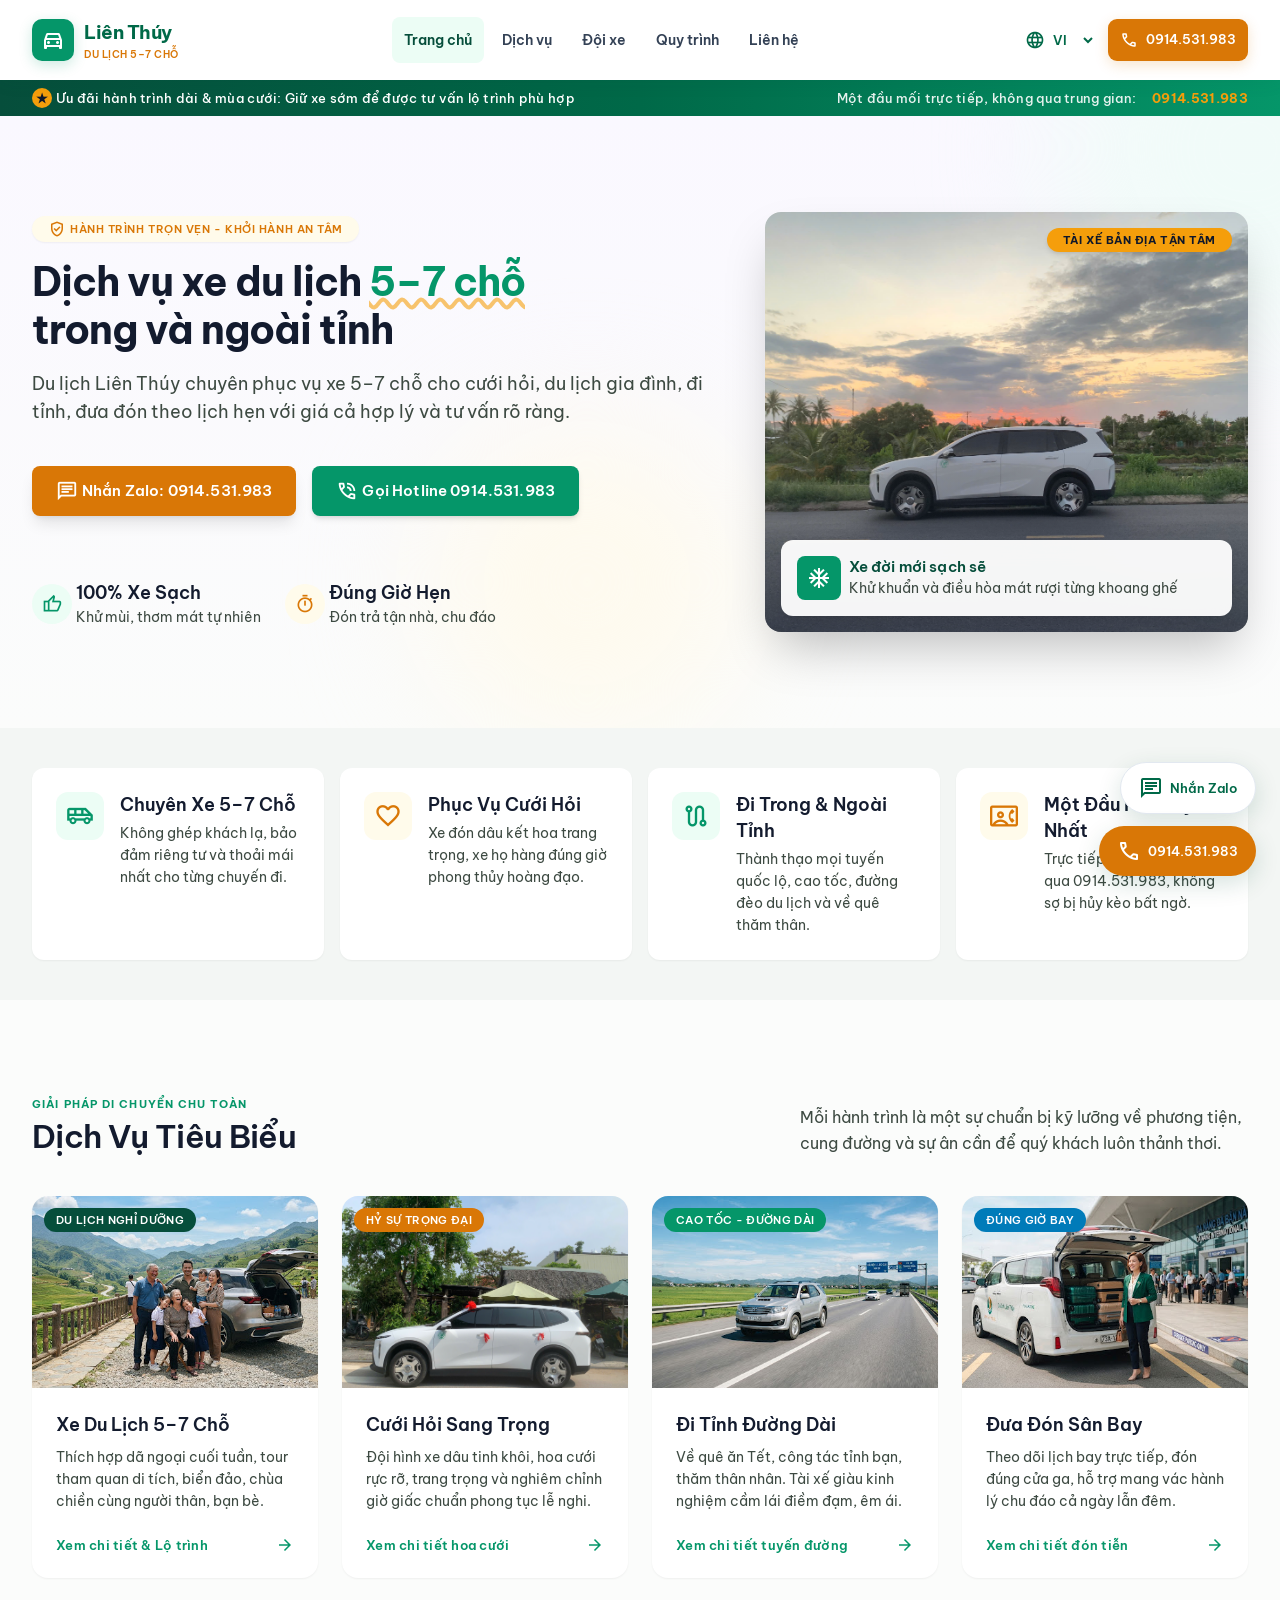
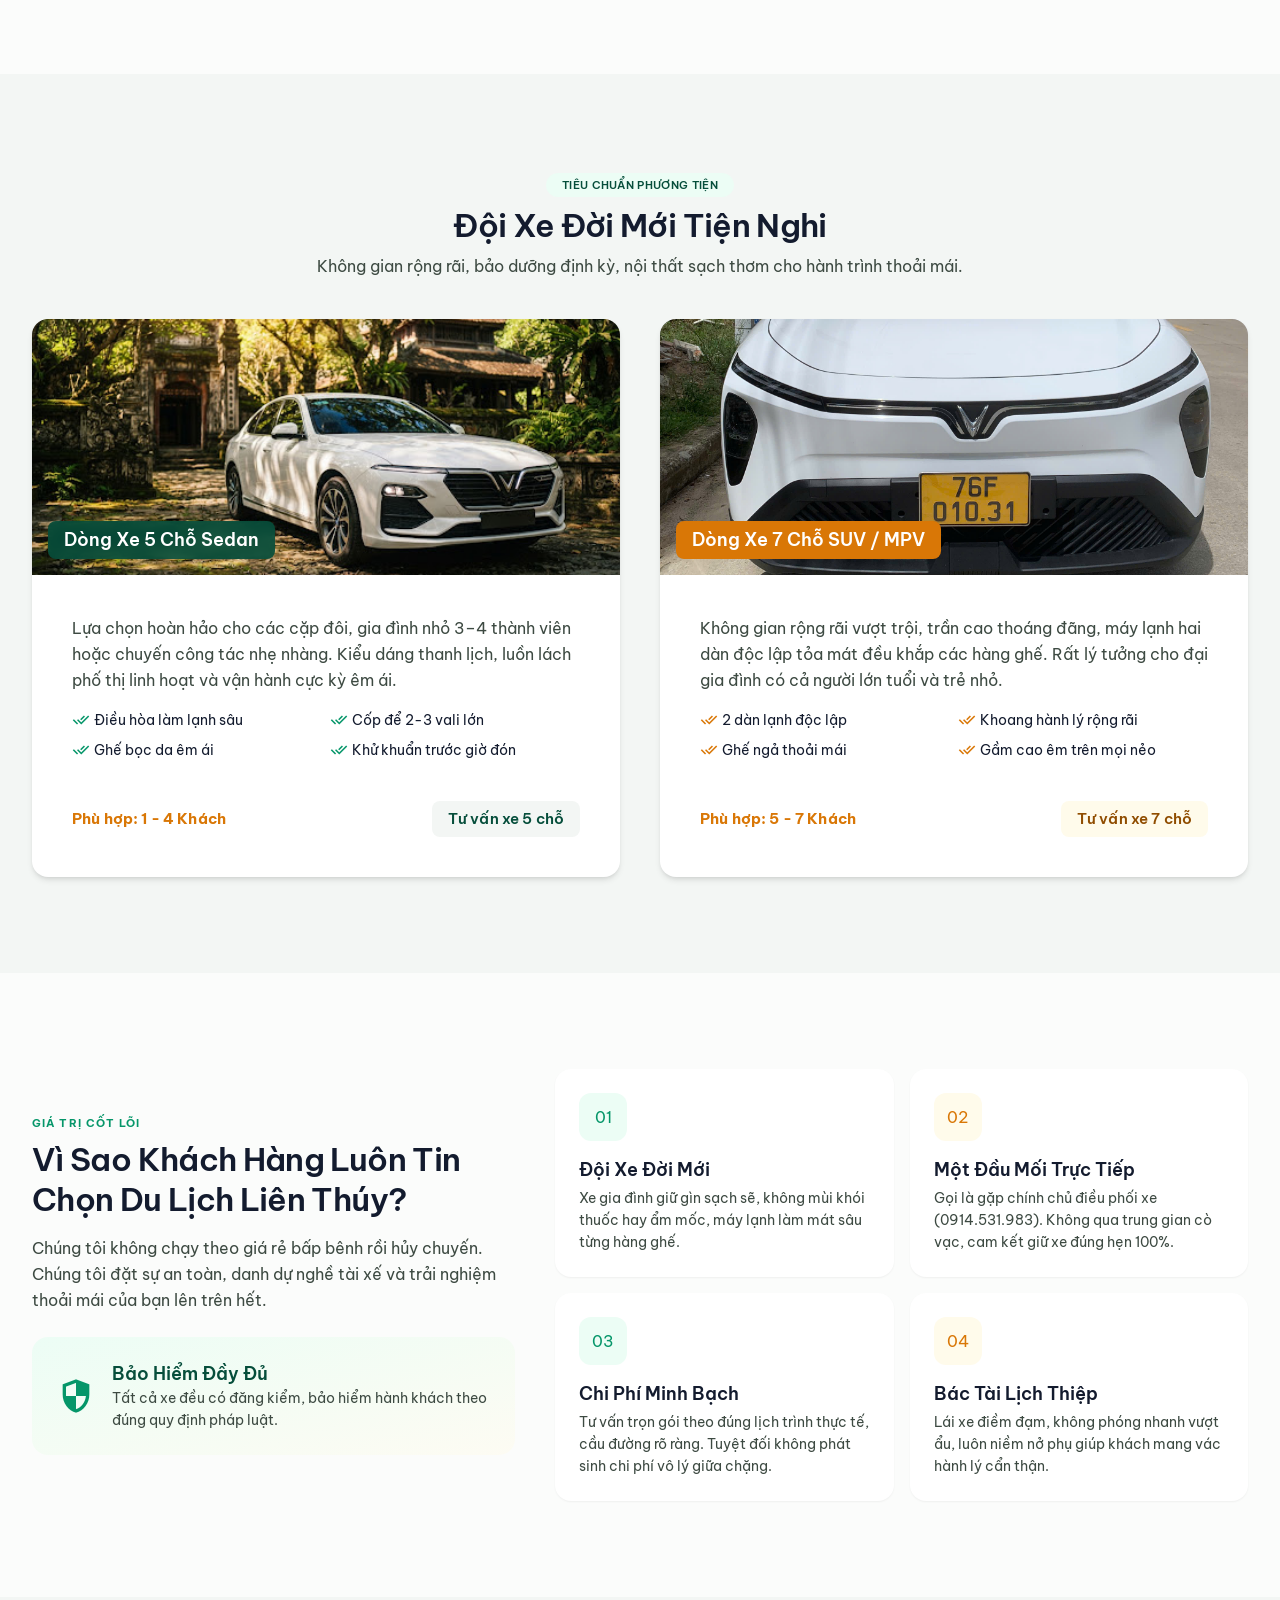
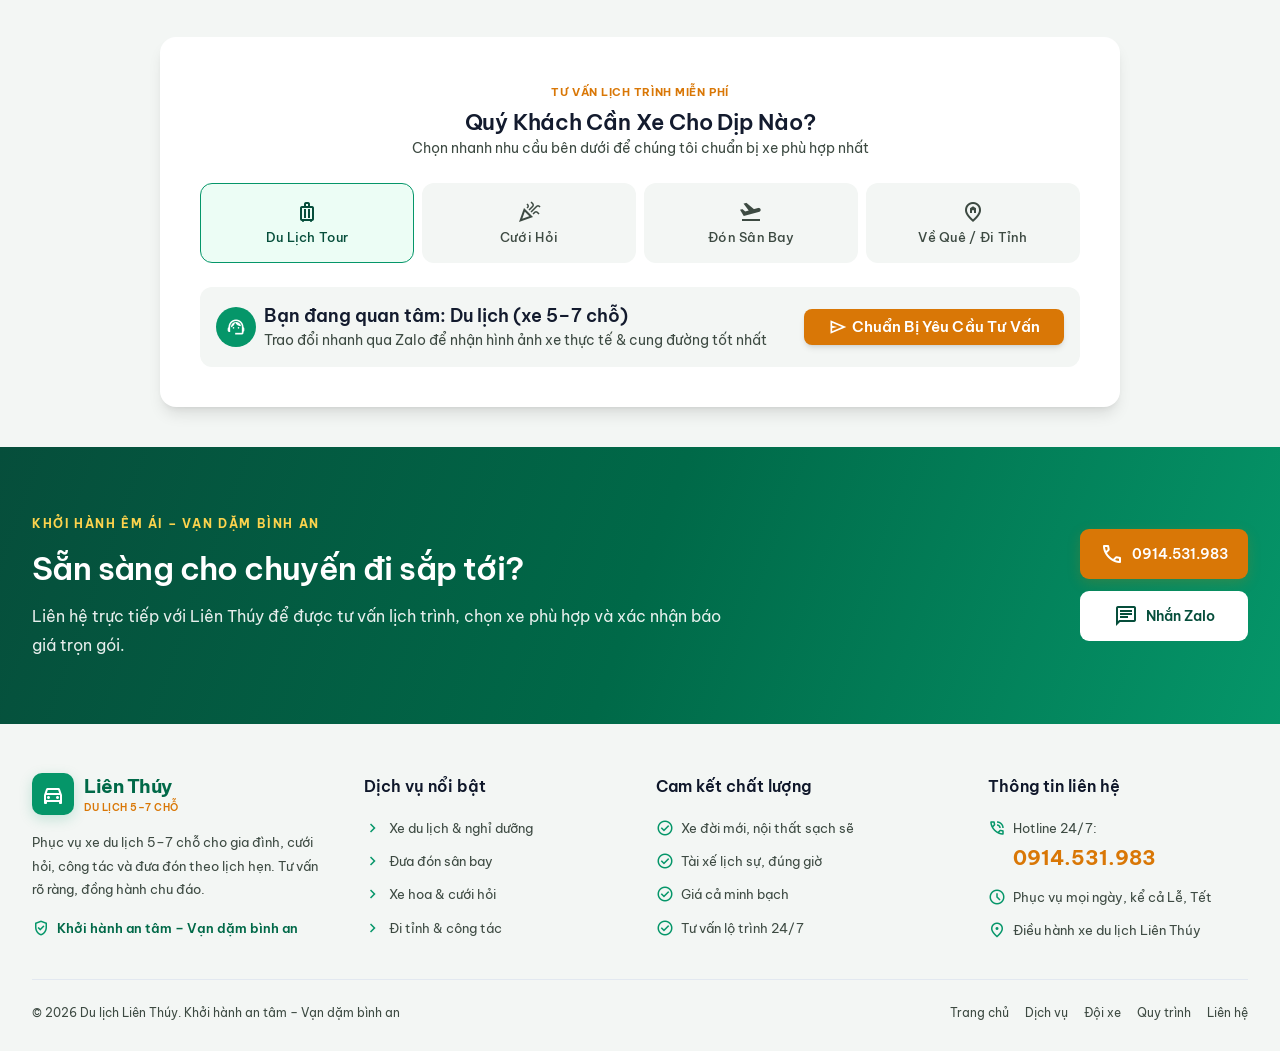
==== index.html @ 9d765ea8 "Build multilingual Lien Thuy website and configure GitHub Pages" ====
<!DOCTYPE html>
<html lang="vi">
<head>
  <meta charset="utf-8" />
  <meta name="viewport" content="width=device-width, initial-scale=1" />
  <meta name="theme-color" content="#059669" />
  <meta name="description" content="Du lịch Liên Thúy – dịch vụ xe 5–7 chỗ, cưới hỏi, đi tỉnh và đưa đón sân bay." data-i18n-content="meta.description" />
  <title>Trang chủ | Du lịch Liên Thúy</title>
  <link rel="icon" href="assets/images/favicon.svg" type="image/svg+xml" />
  <link rel="stylesheet" href="assets/css/fonts.css" />
  <link rel="stylesheet" href="assets/css/tokens.css" />
  <link rel="stylesheet" href="assets/css/utilities.css" />
  <link rel="stylesheet" href="assets/css/common.css" />
  <link rel="stylesheet" href="assets/css/pages.css" />
  <script defer src="assets/js/config.js"></script>
  <script defer src="assets/js/locales/common.js"></script>
  <script defer src="assets/js/locales/vi.js"></script>
  <script defer src="assets/js/locales/en.js"></script>
  <script defer src="assets/js/locales/zh.js"></script>
  <script defer src="assets/js/common/header.js"></script>
  <script defer src="assets/js/common/footer.js"></script>
  <script defer src="assets/js/common/contact.js"></script>
  <script defer src="assets/js/i18n.js"></script>
  <script defer src="assets/js/main.js"></script>
</head>
<body data-page="home" class="bg-surface-canvas text-on-surface font-body-md text-body-md">
  <a class="skip-link" href="#main-content" data-i18n="access.skip">Đến nội dung chính</a>
  <div data-component="header"></div>
  <main id="main-content" tabindex="-1">
<div class="flex flex-col w-full">

<div class="bg-gradient-to-r from-emerald-deep via-primary to-emerald-vivid text-on-primary py-space-sm px-margin-mobile md:px-margin">
<div class="max-w-[1280px] mx-auto flex flex-wrap items-center justify-between gap-space-xs font-label-md text-label-md">
<div class="flex items-center gap-space-xs">
<span class="inline-flex items-center justify-center w-5 h-5 rounded-full bg-amber-spark text-ink-primary font-bold">★</span>
<span> <span data-i18n="home.001">Ưu đãi hành trình dài &amp; mùa cưới: Giữ xe sớm để được tư vấn lộ trình phù hợp</span> </span>
</div>
<div class="flex items-center gap-space-md">
<span class="opacity-90"> <span data-i18n="home.002">Một đầu mối trực tiếp, không qua trung gian:</span> </span>
<a class="text-amber-spark font-bold hover:underline tracking-wide" data-phone href="tel:0914531983"><span data-phone-text>0914.531.983</span></a>
</div>
</div>
</div>

<section class="relative overflow-hidden bg-gradient-to-b from-surface to-surface-canvas py-space-xl lg:py-24 px-margin-mobile md:px-margin">
<div class="absolute -right-40 -top-40 w-96 h-96 rounded-full bg-emerald-light/60 blur-3xl pointer-events-none"></div>
<div class="absolute left-1/3 top-1/2 w-80 h-80 rounded-full bg-amber-soft/80 blur-3xl pointer-events-none"></div>
<div class="max-w-[1280px] mx-auto relative z-10 grid grid-cols-1 lg:grid-cols-12 gap-space-xl items-center">

<div class="lg:col-span-7 flex flex-col items-start">
<div class="inline-flex items-center gap-space-xs px-space-md py-space-xs rounded-full bg-amber-soft text-amber-vibrant shadow-sm mb-space-md">
<span aria-hidden="true" class="material-symbols-outlined text-[18px]">verified_user</span>
<span class="font-label-sm text-label-sm uppercase tracking-wider"> <span data-i18n="home.003">Hành trình trọn vẹn - Khởi hành an tâm</span> </span>
</div>
<h1 class="font-headline-xl text-headline-xl text-on-surface mb-space-md tracking-tight"> <span data-i18n="home.004">Dịch vụ xe du lịch</span> <span class="text-emerald-vivid underline decoration-amber-spark/60 decoration-wavy"> <span data-i18n="home.005">5–7 chỗ</span> </span> <span data-i18n="home.006">trong và ngoài tỉnh</span> </h1>
<p class="font-body-lg text-body-lg text-on-surface-variant mb-space-xl max-w-2xl"> <span data-i18n="home.007">Du lịch Liên Thúy chuyên phục vụ xe 5–7 chỗ cho cưới hỏi, du lịch gia đình, đi tỉnh, đưa đón theo lịch hẹn với giá cả hợp lý và tư vấn rõ ràng.</span> </p>

<div class="flex flex-col sm:flex-row items-stretch sm:items-center gap-space-md w-full sm:w-auto">
<a class="inline-flex items-center justify-center gap-space-xs bg-amber-vibrant hover:bg-secondary text-on-secondary px-space-lg py-3.5 rounded-lg font-label-lg text-label-lg shadow-lg hover:shadow-xl transition-all transform hover:-translate-y-0.5" data-zalo href="https://zalo.me/0914531983" rel="noopener noreferrer" target="_blank">
<span aria-hidden="true" class="material-symbols-outlined text-[22px]">chat</span>
<span> <span data-i18n="home.008">Nhắn Zalo: 0914.531.983</span> </span>
</a>
<a class="inline-flex items-center justify-center gap-space-xs bg-emerald-vivid hover:bg-emerald-deep text-on-primary px-space-lg py-3.5 rounded-lg font-label-lg text-label-lg shadow-md hover:shadow-lg transition-all transform hover:-translate-y-0.5" data-phone href="tel:0914531983">
<span aria-hidden="true" class="material-symbols-outlined text-[22px]">phone_in_talk</span>
<span> <span data-i18n="home.009">Gọi Hotline 0914.531.983</span> </span>
</a>
</div>

<div class="mt-space-xl pt-space-lg flex flex-wrap items-center gap-space-lg w-full">
<div class="flex items-center gap-space-xs">
<div class="w-10 h-10 rounded-full bg-emerald-light flex items-center justify-center text-emerald-vivid">
<span aria-hidden="true" class="material-symbols-outlined text-[20px]">thumb_up</span>
</div>
<div>
<div class="font-headline-sm text-headline-sm text-on-surface"> <span data-i18n="home.010">100% Xe Sạch</span> </div>
<div class="font-body-sm text-body-sm text-on-surface-variant"> <span data-i18n="home.011">Khử mùi, thơm mát tự nhiên</span> </div>
</div>
</div>
<div class="flex items-center gap-space-xs">
<div class="w-10 h-10 rounded-full bg-amber-soft flex items-center justify-center text-amber-vibrant">
<span aria-hidden="true" class="material-symbols-outlined text-[20px]">timer</span>
</div>
<div>
<div class="font-headline-sm text-headline-sm text-on-surface"> <span data-i18n="home.012">Đúng Giờ Hẹn</span> </div>
<div class="font-body-sm text-body-sm text-on-surface-variant"> <span data-i18n="home.013">Đón trả tận nhà, chu đáo</span> </div>
</div>
</div>
</div>
</div>

<div class="lg:col-span-5 relative">
<div class="relative rounded-2xl overflow-hidden shadow-2xl bg-surface-card">
<img class="real-photo hero-real-photo w-full h-[420px] object-cover object-center transform hover:scale-105 transition-transform duration-700" src="assets/images/vinfast-sunset.jpg" alt="Ảnh xe VinFast thực tế của nhà xe Liên Thúy" data-i18n-alt="photo.real" loading="eager" decoding="async" fetchpriority="high" />
<div class="absolute inset-0 bg-gradient-to-t from-ink-primary/70 via-transparent to-transparent"></div>

<div class="absolute bottom-4 left-4 right-4 bg-surface-card/95 backdrop-blur-md p-space-md rounded-xl shadow-lg">
<div class="flex items-center gap-space-sm">
<div class="w-11 h-11 rounded-lg bg-emerald-vivid text-on-primary flex items-center justify-center shrink-0">
<span aria-hidden="true" class="material-symbols-outlined text-[24px]">ac_unit</span>
</div>
<div class="min-w-0">
<p class="font-label-lg text-label-lg text-emerald-deep truncate"> <span data-i18n="home.014">Xe đời mới sạch sẽ</span> </p>
<p class="font-body-sm text-body-sm text-on-surface-variant truncate"> <span data-i18n="home.015">Khử khuẩn và điều hòa mát rượi từng khoang ghế</span> </p>
</div>
</div>
</div>
<div class="absolute top-4 right-4 px-space-md py-space-xs rounded-full bg-amber-spark text-ink-primary font-label-sm text-label-sm shadow-md font-bold uppercase tracking-wider"> <span data-i18n="home.016">Tài xế bản địa tận tâm</span> </div>
</div>
</div>
</div>
</section>

<section class="bg-surface-subtle py-space-xl px-margin-mobile md:px-margin">
<div class="max-w-[1280px] mx-auto">
<div class="grid grid-cols-1 sm:grid-cols-2 lg:grid-cols-4 gap-space-md">

<div class="bg-surface-card p-space-lg rounded-xl shadow-sm flex items-start gap-space-md hover:shadow-md transition-shadow">
<div class="w-12 h-12 rounded-xl bg-emerald-light text-emerald-vivid flex items-center justify-center shrink-0">
<span aria-hidden="true" class="material-symbols-outlined text-[28px]">airport_shuttle</span>
</div>
<div>
<h3 class="font-headline-sm text-headline-sm text-on-surface mb-1"> <span data-i18n="home.017">Chuyên Xe 5–7 Chỗ</span> </h3>
<p class="font-body-sm text-body-sm text-on-surface-variant"> <span data-i18n="home.018">Không ghép khách lạ, bảo đảm riêng tư và thoải mái nhất cho từng chuyến đi.</span> </p>
</div>
</div>

<div class="bg-surface-card p-space-lg rounded-xl shadow-sm flex items-start gap-space-md hover:shadow-md transition-shadow">
<div class="w-12 h-12 rounded-xl bg-amber-soft text-amber-vibrant flex items-center justify-center shrink-0">
<span aria-hidden="true" class="material-symbols-outlined text-[28px]">favorite</span>
</div>
<div>
<h3 class="font-headline-sm text-headline-sm text-on-surface mb-1"> <span data-i18n="home.019">Phục Vụ Cưới Hỏi</span> </h3>
<p class="font-body-sm text-body-sm text-on-surface-variant"> <span data-i18n="home.020">Xe đón dâu kết hoa trang trọng, xe họ hàng đúng giờ phong thủy hoàng đạo.</span> </p>
</div>
</div>

<div class="bg-surface-card p-space-lg rounded-xl shadow-sm flex items-start gap-space-md hover:shadow-md transition-shadow">
<div class="w-12 h-12 rounded-xl bg-emerald-light text-emerald-vivid flex items-center justify-center shrink-0">
<span aria-hidden="true" class="material-symbols-outlined text-[28px]">route</span>
</div>
<div>
<h3 class="font-headline-sm text-headline-sm text-on-surface mb-1"> <span data-i18n="home.021">Đi Trong &amp; Ngoài Tỉnh</span> </h3>
<p class="font-body-sm text-body-sm text-on-surface-variant"> <span data-i18n="home.022">Thành thạo mọi tuyến quốc lộ, cao tốc, đường đèo du lịch và về quê thăm thân.</span> </p>
</div>
</div>

<div class="bg-surface-card p-space-lg rounded-xl shadow-sm flex items-start gap-space-md hover:shadow-md transition-shadow">
<div class="w-12 h-12 rounded-xl bg-amber-soft text-amber-vibrant flex items-center justify-center shrink-0">
<span aria-hidden="true" class="material-symbols-outlined text-[28px]">contact_phone</span>
</div>
<div>
<h3 class="font-headline-sm text-headline-sm text-on-surface mb-1"> <span data-i18n="home.023">Một Đầu Mối Duy Nhất</span> </h3>
<p class="font-body-sm text-body-sm text-on-surface-variant"> <span data-i18n="home.024">Trực tiếp chủ xe điều phối qua 0914.531.983, không sợ bị hủy kèo bất ngờ.</span> </p>
</div>
</div>
</div>
</div>
</section>

<section class="py-space-xl lg:py-24 px-margin-mobile md:px-margin bg-surface-canvas">
<div class="max-w-[1280px] mx-auto">
<div class="flex flex-col md:flex-row md:items-end justify-between gap-space-md mb-space-xl">
<div>
<span class="font-label-sm text-label-sm text-emerald-vivid uppercase tracking-widest font-bold block mb-1"> <span data-i18n="home.025">Giải pháp di chuyển chu toàn</span> </span>
<h2 class="font-headline-lg text-headline-lg text-on-surface"> <span data-i18n="home.026">Dịch Vụ Tiêu Biểu</span> </h2>
</div>
<p class="font-body-md text-body-md text-on-surface-variant max-w-md"> <span data-i18n="home.027">Mỗi hành trình là một sự chuẩn bị kỹ lưỡng về phương tiện, cung đường và sự ân cần để quý khách luôn thảnh thơi.</span> </p>
</div>
<div class="grid grid-cols-1 md:grid-cols-2 lg:grid-cols-4 gap-space-lg">

<div class="group bg-surface-card rounded-2xl overflow-hidden shadow-sm hover:shadow-xl transition-all duration-300 flex flex-col">
<div class="relative h-48 overflow-hidden">
<img class="w-full h-full object-cover group-hover:scale-110 transition-transform duration-500" src="assets/images/sample-01.jpg" alt="Hình minh họa dịch vụ và tiện nghi xe du lịch" data-i18n-alt="photo.sample" loading="lazy" decoding="async" />
<div class="absolute top-3 left-3 bg-emerald-deep text-on-primary text-label-sm font-label-sm px-3 py-1 rounded-full uppercase"> <span data-i18n="home.028">Du Lịch Nghỉ Dưỡng</span> </div>
</div>
<div class="p-space-lg flex-1 flex flex-col justify-between">
<div>
<h3 class="font-headline-sm text-headline-sm text-on-surface mb-2"> <span data-i18n="home.029">Xe Du Lịch 5–7 Chỗ</span> </h3>
<p class="font-body-sm text-body-sm text-on-surface-variant mb-space-md"> <span data-i18n="home.030">Thích hợp dã ngoại cuối tuần, tour tham quan di tích, biển đảo, chùa chiền cùng người thân, bạn bè.</span> </p>
</div>
<a class="inline-flex items-center justify-between font-label-md text-label-md text-emerald-vivid group-hover:text-emerald-deep font-semibold pt-space-sm" data-zalo href="https://zalo.me/0914531983">
<span> <span data-i18n="home.031">Xem chi tiết &amp; Lộ trình</span> </span>
<span aria-hidden="true" class="material-symbols-outlined text-[18px] transform group-hover:translate-x-1 transition-transform">arrow_forward</span>
</a>
</div>
</div>

<div class="group bg-surface-card rounded-2xl overflow-hidden shadow-sm hover:shadow-xl transition-all duration-300 flex flex-col">
<div class="relative h-48 overflow-hidden">
<img class="real-photo w-full h-full object-cover group-hover:scale-110 transition-transform duration-500" src="assets/images/vinfast-wedding.jpg" alt="Ảnh xe VinFast thực tế của nhà xe Liên Thúy" data-i18n-alt="photo.real" loading="lazy" decoding="async" />
<div class="absolute top-3 left-3 bg-amber-vibrant text-on-secondary text-label-sm font-label-sm px-3 py-1 rounded-full uppercase"> <span data-i18n="home.032">Hỷ Sự Trọng Đại</span> </div>
</div>
<div class="p-space-lg flex-1 flex flex-col justify-between">
<div>
<h3 class="font-headline-sm text-headline-sm text-on-surface mb-2"> <span data-i18n="home.033">Cưới Hỏi Sang Trọng</span> </h3>
<p class="font-body-sm text-body-sm text-on-surface-variant mb-space-md"> <span data-i18n="home.034">Đội hình xe dâu tinh khôi, hoa cưới rực rỡ, trang trọng và nghiêm chỉnh giờ giấc chuẩn phong tục lễ nghi.</span> </p>
</div>
<a class="inline-flex items-center justify-between font-label-md text-label-md text-emerald-vivid group-hover:text-emerald-deep font-semibold pt-space-sm" data-zalo href="https://zalo.me/0914531983">
<span> <span data-i18n="home.035">Xem chi tiết hoa cưới</span> </span>
<span aria-hidden="true" class="material-symbols-outlined text-[18px] transform group-hover:translate-x-1 transition-transform">arrow_forward</span>
</a>
</div>
</div>

<div class="group bg-surface-card rounded-2xl overflow-hidden shadow-sm hover:shadow-xl transition-all duration-300 flex flex-col">
<div class="relative h-48 overflow-hidden">
<img class="w-full h-full object-cover group-hover:scale-110 transition-transform duration-500" src="assets/images/sample-02.jpg" alt="Hình minh họa dịch vụ và tiện nghi xe du lịch" data-i18n-alt="photo.sample" loading="lazy" decoding="async" />
<div class="absolute top-3 left-3 bg-emerald-vivid text-on-primary text-label-sm font-label-sm px-3 py-1 rounded-full uppercase"> <span data-i18n="home.036">Cao Tốc - Đường Dài</span> </div>
</div>
<div class="p-space-lg flex-1 flex flex-col justify-between">
<div>
<h3 class="font-headline-sm text-headline-sm text-on-surface mb-2"> <span data-i18n="home.037">Đi Tỉnh Đường Dài</span> </h3>
<p class="font-body-sm text-body-sm text-on-surface-variant mb-space-md"> <span data-i18n="home.038">Về quê ăn Tết, công tác tỉnh bạn, thăm thân nhân. Tài xế giàu kinh nghiệm cầm lái điềm đạm, êm ái.</span> </p>
</div>
<a class="inline-flex items-center justify-between font-label-md text-label-md text-emerald-vivid group-hover:text-emerald-deep font-semibold pt-space-sm" data-zalo href="https://zalo.me/0914531983">
<span> <span data-i18n="home.039">Xem chi tiết tuyến đường</span> </span>
<span aria-hidden="true" class="material-symbols-outlined text-[18px] transform group-hover:translate-x-1 transition-transform">arrow_forward</span>
</a>
</div>
</div>

<div class="group bg-surface-card rounded-2xl overflow-hidden shadow-sm hover:shadow-xl transition-all duration-300 flex flex-col">
<div class="relative h-48 overflow-hidden">
<img class="w-full h-full object-cover group-hover:scale-110 transition-transform duration-500" src="assets/images/sample-03.jpg" alt="Hình minh họa dịch vụ và tiện nghi xe du lịch" data-i18n-alt="photo.sample" loading="lazy" decoding="async" />
<div class="absolute top-3 left-3 bg-tertiary-container text-on-tertiary-container text-label-sm font-label-sm px-3 py-1 rounded-full uppercase"> <span data-i18n="home.040">Đúng Giờ Bay</span> </div>
</div>
<div class="p-space-lg flex-1 flex flex-col justify-between">
<div>
<h3 class="font-headline-sm text-headline-sm text-on-surface mb-2"> <span data-i18n="home.041">Đưa Đón Sân Bay</span> </h3>
<p class="font-body-sm text-body-sm text-on-surface-variant mb-space-md"> <span data-i18n="home.042">Theo dõi lịch bay trực tiếp, đón đúng cửa ga, hỗ trợ mang vác hành lý chu đáo cả ngày lẫn đêm.</span> </p>
</div>
<a class="inline-flex items-center justify-between font-label-md text-label-md text-emerald-vivid group-hover:text-emerald-deep font-semibold pt-space-sm" data-zalo href="https://zalo.me/0914531983">
<span> <span data-i18n="home.043">Xem chi tiết đón tiễn</span> </span>
<span aria-hidden="true" class="material-symbols-outlined text-[18px] transform group-hover:translate-x-1 transition-transform">arrow_forward</span>
</a>
</div>
</div>
</div>
</div>
</section>

<section class="py-space-xl lg:py-24 bg-surface-subtle px-margin-mobile md:px-margin">
<div class="max-w-[1280px] mx-auto">
<div class="text-center max-w-2xl mx-auto mb-space-xl">
<span class="inline-block px-space-md py-space-xs rounded-full bg-emerald-light text-emerald-deep font-label-sm text-label-sm uppercase font-semibold mb-2"> <span data-i18n="home.044">Tiêu chuẩn phương tiện</span> </span>
<h2 class="font-headline-lg text-headline-lg text-on-surface mb-space-sm"> <span data-i18n="home.045">Đội Xe Đời Mới Tiện Nghi</span> </h2>
<p class="font-body-md text-body-md text-on-surface-variant"> <span data-i18n="home.046">Không gian rộng rãi, bảo dưỡng định kỳ, nội thất sạch thơm cho hành trình thoải mái.</span> </p>
</div>
<div class="grid grid-cols-1 lg:grid-cols-2 gap-space-xl">

<div class="bg-surface-card rounded-2xl overflow-hidden shadow-md flex flex-col">
<div class="relative h-64 bg-surface-container">
<img class="w-full h-full object-cover" src="assets/images/sample-04.jpg" alt="Hình minh họa dịch vụ và tiện nghi xe du lịch" data-i18n-alt="photo.sample" loading="lazy" decoding="async" />
<div class="absolute bottom-4 left-4 bg-emerald-deep/90 text-on-primary font-headline-sm text-headline-sm px-4 py-1.5 rounded-lg backdrop-blur-sm"> <span data-i18n="home.047">Dòng Xe 5 Chỗ Sedan</span> </div>
</div>
<div class="p-space-xl flex-1 flex flex-col justify-between">
<div>
<p class="font-body-md text-body-md text-on-surface-variant mb-space-md"> <span data-i18n="home.048">Lựa chọn hoàn hảo cho các cặp đôi, gia đình nhỏ 3–4 thành viên hoặc chuyến công tác nhẹ nhàng. Kiểu dáng thanh lịch, luồn lách phố thị linh hoạt và vận hành cực kỳ êm ái.</span> </p>
<div class="grid grid-cols-2 gap-space-sm mb-space-lg">
<div class="flex items-center gap-space-xs font-body-sm text-body-sm text-on-surface">
<span aria-hidden="true" class="material-symbols-outlined text-[18px] text-emerald-vivid">done_all</span>
<span> <span data-i18n="home.049">Điều hòa làm lạnh sâu</span> </span>
</div>
<div class="flex items-center gap-space-xs font-body-sm text-body-sm text-on-surface">
<span aria-hidden="true" class="material-symbols-outlined text-[18px] text-emerald-vivid">done_all</span>
<span> <span data-i18n="home.050">Cốp để 2-3 vali lớn</span> </span>
</div>
<div class="flex items-center gap-space-xs font-body-sm text-body-sm text-on-surface">
<span aria-hidden="true" class="material-symbols-outlined text-[18px] text-emerald-vivid">done_all</span>
<span> <span data-i18n="home.051">Ghế bọc da êm ái</span> </span>
</div>
<div class="flex items-center gap-space-xs font-body-sm text-body-sm text-on-surface">
<span aria-hidden="true" class="material-symbols-outlined text-[18px] text-emerald-vivid">done_all</span>
<span> <span data-i18n="home.052">Khử khuẩn trước giờ đón</span> </span>
</div>
</div>
</div>
<div class="pt-space-md flex items-center justify-between">
<span class="font-label-lg text-label-lg text-amber-vibrant font-bold"> <span data-i18n="home.053">Phù hợp: 1 - 4 Khách</span> </span>
<a class="bg-surface-subtle hover:bg-emerald-light text-emerald-deep font-label-lg text-label-lg px-space-md py-space-sm rounded-lg transition-colors" data-phone href="tel:0914531983"> <span data-i18n="home.054">Tư vấn xe 5 chỗ</span> </a>
</div>
</div>
</div>

<div class="bg-surface-card rounded-2xl overflow-hidden shadow-md flex flex-col">
<div class="relative h-64 bg-surface-container">
<img class="real-photo w-full h-full object-cover" src="assets/images/vinfast-front.jpg" alt="Ảnh xe VinFast thực tế của nhà xe Liên Thúy" data-i18n-alt="photo.real" loading="lazy" decoding="async" />
<div class="absolute bottom-4 left-4 bg-amber-vibrant text-on-secondary font-headline-sm text-headline-sm px-4 py-1.5 rounded-lg backdrop-blur-sm"> <span data-i18n="home.055">Dòng Xe 7 Chỗ SUV / MPV</span> </div>
</div>
<div class="p-space-xl flex-1 flex flex-col justify-between">
<div>
<p class="font-body-md text-body-md text-on-surface-variant mb-space-md"> <span data-i18n="home.056">Không gian rộng rãi vượt trội, trần cao thoáng đãng, máy lạnh hai dàn độc lập tỏa mát đều khắp các hàng ghế. Rất lý tưởng cho đại gia đình có cả người lớn tuổi và trẻ nhỏ.</span> </p>
<div class="grid grid-cols-2 gap-space-sm mb-space-lg">
<div class="flex items-center gap-space-xs font-body-sm text-body-sm text-on-surface">
<span aria-hidden="true" class="material-symbols-outlined text-[18px] text-amber-vibrant">done_all</span>
<span> <span data-i18n="home.057">2 dàn lạnh độc lập</span> </span>
</div>
<div class="flex items-center gap-space-xs font-body-sm text-body-sm text-on-surface">
<span aria-hidden="true" class="material-symbols-outlined text-[18px] text-amber-vibrant">done_all</span>
<span> <span data-i18n="home.058">Khoang hành lý rộng rãi</span> </span>
</div>
<div class="flex items-center gap-space-xs font-body-sm text-body-sm text-on-surface">
<span aria-hidden="true" class="material-symbols-outlined text-[18px] text-amber-vibrant">done_all</span>
<span> <span data-i18n="home.059">Ghế ngả thoải mái</span> </span>
</div>
<div class="flex items-center gap-space-xs font-body-sm text-body-sm text-on-surface">
<span aria-hidden="true" class="material-symbols-outlined text-[18px] text-amber-vibrant">done_all</span>
<span> <span data-i18n="home.060">Gầm cao êm trên mọi nẻo</span> </span>
</div>
</div>
</div>
<div class="pt-space-md flex items-center justify-between">
<span class="font-label-lg text-label-lg text-amber-vibrant font-bold"> <span data-i18n="home.061">Phù hợp: 5 - 7 Khách</span> </span>
<a class="bg-amber-soft hover:bg-amber-spark/20 text-secondary font-label-lg text-label-lg px-space-md py-space-sm rounded-lg transition-colors" data-phone href="tel:0914531983"> <span data-i18n="home.062">Tư vấn xe 7 chỗ</span> </a>
</div>
</div>
</div>
</div>
</div>
</section>

<section class="py-space-xl lg:py-24 px-margin-mobile md:px-margin bg-surface-canvas">
<div class="max-w-[1280px] mx-auto">
<div class="grid grid-cols-1 lg:grid-cols-12 gap-space-xl items-center">
<div class="lg:col-span-5">
<span class="font-label-sm text-label-sm text-emerald-vivid uppercase tracking-widest font-bold block mb-2"> <span data-i18n="home.063">Giá trị cốt lõi</span> </span>
<h2 class="font-headline-lg text-headline-lg text-on-surface mb-space-md"> <span data-i18n="home.064">Vì Sao Khách Hàng Luôn Tin Chọn Du Lịch Liên Thúy?</span> </h2>
<p class="font-body-md text-body-md text-on-surface-variant mb-space-lg"> <span data-i18n="home.065">Chúng tôi không chạy theo giá rẻ bấp bênh rồi hủy chuyến. Chúng tôi đặt sự an toàn, danh dự nghề tài xế và trải nghiệm thoải mái của bạn lên trên hết.</span> </p>
<div class="p-space-lg rounded-2xl bg-gradient-to-br from-emerald-light to-amber-soft/50 flex items-center gap-space-md">
<span aria-hidden="true" class="material-symbols-outlined text-emerald-vivid text-[40px]">security</span>
<div>
<div class="font-headline-sm text-headline-sm text-emerald-deep"> <span data-i18n="home.066">Bảo Hiểm Đầy Đủ</span> </div>
<p class="font-body-sm text-body-sm text-on-surface-variant"> <span data-i18n="home.067">Tất cả xe đều có đăng kiểm, bảo hiểm hành khách theo đúng quy định pháp luật.</span> </p>
</div>
</div>
</div>
<div class="lg:col-span-7 grid grid-cols-1 sm:grid-cols-2 gap-space-md">

<div class="bg-surface-card p-space-lg rounded-2xl shadow-sm hover:shadow-md transition-shadow">
<div class="w-12 h-12 rounded-xl bg-emerald-light text-emerald-vivid flex items-center justify-center font-headline-sm mb-space-md">
              01
            </div>
<h3 class="font-headline-sm text-headline-sm text-on-surface mb-space-xs"> <span data-i18n="home.068">Đội Xe Đời Mới</span> </h3>
<p class="font-body-sm text-body-sm text-on-surface-variant"> <span data-i18n="home.069">Xe gia đình giữ gìn sạch sẽ, không mùi khói thuốc hay ẩm mốc, máy lạnh làm mát sâu từng hàng ghế.</span> </p>
</div>

<div class="bg-surface-card p-space-lg rounded-2xl shadow-sm hover:shadow-md transition-shadow">
<div class="w-12 h-12 rounded-xl bg-amber-soft text-amber-vibrant flex items-center justify-center font-headline-sm mb-space-md">
              02
            </div>
<h3 class="font-headline-sm text-headline-sm text-on-surface mb-space-xs"> <span data-i18n="home.070">Một Đầu Mối Trực Tiếp</span> </h3>
<p class="font-body-sm text-body-sm text-on-surface-variant"> <span data-i18n="home.071">Gọi là gặp chính chủ điều phối xe (0914.531.983). Không qua trung gian cò vạc, cam kết giữ xe đúng hẹn 100%.</span> </p>
</div>

<div class="bg-surface-card p-space-lg rounded-2xl shadow-sm hover:shadow-md transition-shadow">
<div class="w-12 h-12 rounded-xl bg-emerald-light text-emerald-vivid flex items-center justify-center font-headline-sm mb-space-md">
              03
            </div>
<h3 class="font-headline-sm text-headline-sm text-on-surface mb-space-xs"> <span data-i18n="home.072">Chi Phí Minh Bạch</span> </h3>
<p class="font-body-sm text-body-sm text-on-surface-variant"> <span data-i18n="home.073">Tư vấn trọn gói theo đúng lịch trình thực tế, cầu đường rõ ràng. Tuyệt đối không phát sinh chi phí vô lý giữa chặng.</span> </p>
</div>

<div class="bg-surface-card p-space-lg rounded-2xl shadow-sm hover:shadow-md transition-shadow">
<div class="w-12 h-12 rounded-xl bg-amber-soft text-amber-vibrant flex items-center justify-center font-headline-sm mb-space-md">
              04
            </div>
<h3 class="font-headline-sm text-headline-sm text-on-surface mb-space-xs"> <span data-i18n="home.074">Bác Tài Lịch Thiệp</span> </h3>
<p class="font-body-sm text-body-sm text-on-surface-variant"> <span data-i18n="home.075">Lái xe điềm đạm, không phóng nhanh vượt ẩu, luôn niềm nở phụ giúp khách mang vác hành lý cẩn thận.</span> </p>
</div>
</div>
</div>
</div>
</section>

<section class="py-space-xl bg-surface-subtle px-margin-mobile md:px-margin">
<div class="max-w-[960px] mx-auto bg-surface-card rounded-2xl p-space-lg md:p-space-xl shadow-lg">
<div class="text-center mb-space-lg">
<span class="text-amber-vibrant font-label-sm text-label-sm font-bold uppercase tracking-wider"> <span data-i18n="home.076">Tư vấn lịch trình miễn phí</span> </span>
<h3 class="font-headline-md text-headline-md text-on-surface mt-1"> <span data-i18n="home.077">Quý Khách Cần Xe Cho Dịp Nào?</span> </h3>
<p class="font-body-sm text-body-sm text-on-surface-variant"> <span data-i18n="home.078">Chọn nhanh nhu cầu bên dưới để chúng tôi chuẩn bị xe phù hợp nhất</span> </p>
</div>
<div class="grid grid-cols-2 sm:grid-cols-4 gap-space-sm mb-space-lg" id="tripTypeSelection">
<button class="trip-btn active p-space-md rounded-xl bg-emerald-light text-emerald-deep font-label-md text-label-md flex flex-col items-center gap-1 transition-all" data-trip="tour" aria-pressed="false" type="button">
<span aria-hidden="true" class="material-symbols-outlined text-[24px]">luggage</span>
<span> <span data-i18n="home.079">Du Lịch Tour</span> </span>
</button>
<button class="trip-btn p-space-md rounded-xl bg-surface-subtle text-on-surface-variant font-label-md text-label-md flex flex-col items-center gap-1 transition-all hover:bg-amber-soft hover:text-secondary" data-trip="wedding" aria-pressed="false" type="button">
<span aria-hidden="true" class="material-symbols-outlined text-[24px]">celebration</span>
<span> <span data-i18n="home.080">Cưới Hỏi</span> </span>
</button>
<button class="trip-btn p-space-md rounded-xl bg-surface-subtle text-on-surface-variant font-label-md text-label-md flex flex-col items-center gap-1 transition-all hover:bg-emerald-light hover:text-emerald-deep" data-trip="airport" aria-pressed="false" type="button">
<span aria-hidden="true" class="material-symbols-outlined text-[24px]">flight_takeoff</span>
<span> <span data-i18n="home.081">Đón Sân Bay</span> </span>
</button>
<button class="trip-btn p-space-md rounded-xl bg-surface-subtle text-on-surface-variant font-label-md text-label-md flex flex-col items-center gap-1 transition-all hover:bg-amber-soft hover:text-secondary" data-trip="province" aria-pressed="false" type="button">
<span aria-hidden="true" class="material-symbols-outlined text-[24px]">home_pin</span>
<span> <span data-i18n="home.082">Về Quê / Đi Tỉnh</span> </span>
</button>
</div>
<div class="flex flex-col sm:flex-row items-center justify-between gap-space-md p-space-md rounded-xl bg-surface-subtle">
<div class="flex items-center gap-space-sm text-left">
<div class="w-10 h-10 rounded-full bg-emerald-vivid text-on-primary flex items-center justify-center shrink-0">
<span aria-hidden="true" class="material-symbols-outlined text-[20px]">support_agent</span>
</div>
<div>
<div class="font-headline-sm text-headline-sm text-on-surface" id="selectedTypeDisplay"> <span data-i18n="home.083">Bạn đang quan tâm: Xe Du Lịch 5-7 chỗ</span> </div>
<div class="font-body-sm text-body-sm text-on-surface-variant"> <span data-i18n="home.084">Trao đổi nhanh qua Zalo để nhận hình ảnh xe thực tế &amp; cung đường tốt nhất</span> </div>
</div>
</div>
<a class="w-full sm:w-auto inline-flex items-center justify-center gap-space-xs bg-amber-vibrant hover:bg-secondary text-on-secondary px-space-lg py-space-sm rounded-lg font-label-lg text-label-lg shadow-md transition-all whitespace-nowrap" href="lien-he.html#booking" id="dynamicZaloLink">
<span aria-hidden="true" class="material-symbols-outlined text-[20px]">send</span>
<span> <span data-i18n="home.085">Chuẩn Bị Yêu Cầu Tư Vấn</span> </span>
</a>
</div>
</div>
</section>

<div data-component="contact-cta"></div>


</div>
  </main>
  <div data-component="footer"></div>
  <div data-component="floating-contact"></div>
</body>
</html>
---- assets/css/fonts.css ----
/* vietnamese */
@font-face {
  font-family: 'Be Vietnam Pro';
  font-style: normal;
  font-weight: 400;
  font-display: swap;
  src: url(../fonts/15cdfa1fd883ce.woff2) format('woff2');
  unicode-range: U+0102-0103, U+0110-0111, U+0128-0129, U+0168-0169, U+01A0-01A1, U+01AF-01B0, U+0300-0301, U+0303-0304, U+0308-0309, U+0323, U+0329, U+1EA0-1EF9, U+20AB;
}
/* latin-ext */
@font-face {
  font-family: 'Be Vietnam Pro';
  font-style: normal;
  font-weight: 400;
  font-display: swap;
  src: url(../fonts/fcce74a2c50797.woff2) format('woff2');
  unicode-range: U+0100-02BA, U+02BD-02C5, U+02C7-02CC, U+02CE-02D7, U+02DD-02FF, U+0304, U+0308, U+0329, U+1D00-1DBF, U+1E00-1E9F, U+1EF2-1EFF, U+2020, U+20A0-20AB, U+20AD-20C4, U+2113, U+2C60-2C7F, U+A720-A7FF;
}
/* latin */
@font-face {
  font-family: 'Be Vietnam Pro';
  font-style: normal;
  font-weight: 400;
  font-display: swap;
  src: url(../fonts/192831e68d5da1.woff2) format('woff2');
  unicode-range: U+0000-00FF, U+0131, U+0152-0153, U+02BB-02BC, U+02C6, U+02DA, U+02DC, U+0304, U+0308, U+0329, U+2000-206F, U+20AC, U+2122, U+2191, U+2193, U+2212, U+2215, U+FEFF, U+FFFD;
}
/* vietnamese */
@font-face {
  font-family: 'Be Vietnam Pro';
  font-style: normal;
  font-weight: 500;
  font-display: swap;
  src: url(../fonts/24af766ee9bbfc.woff2) format('woff2');
  unicode-range: U+0102-0103, U+0110-0111, U+0128-0129, U+0168-0169, U+01A0-01A1, U+01AF-01B0, U+0300-0301, U+0303-0304, U+0308-0309, U+0323, U+0329, U+1EA0-1EF9, U+20AB;
}
/* latin-ext */
@font-face {
  font-family: 'Be Vietnam Pro';
  font-style: normal;
  font-weight: 500;
  font-display: swap;
  src: url(../fonts/7cd1f28582bd3a.woff2) format('woff2');
  unicode-range: U+0100-02BA, U+02BD-02C5, U+02C7-02CC, U+02CE-02D7, U+02DD-02FF, U+0304, U+0308, U+0329, U+1D00-1DBF, U+1E00-1E9F, U+1EF2-1EFF, U+2020, U+20A0-20AB, U+20AD-20C4, U+2113, U+2C60-2C7F, U+A720-A7FF;
}
/* latin */
@font-face {
  font-family: 'Be Vietnam Pro';
  font-style: normal;
  font-weight: 500;
  font-display: swap;
  src: url(../fonts/4c25826416358c.woff2) format('woff2');
  unicode-range: U+0000-00FF, U+0131, U+0152-0153, U+02BB-02BC, U+02C6, U+02DA, U+02DC, U+0304, U+0308, U+0329, U+2000-206F, U+20AC, U+2122, U+2191, U+2193, U+2212, U+2215, U+FEFF, U+FFFD;
}
/* vietnamese */
@font-face {
  font-family: 'Be Vietnam Pro';
  font-style: normal;
  font-weight: 600;
  font-display: swap;
  src: url(../fonts/a4a19814300ef3.woff2) format('woff2');
  unicode-range: U+0102-0103, U+0110-0111, U+0128-0129, U+0168-0169, U+01A0-01A1, U+01AF-01B0, U+0300-0301, U+0303-0304, U+0308-0309, U+0323, U+0329, U+1EA0-1EF9, U+20AB;
}
/* latin-ext */
@font-face {
  font-family: 'Be Vietnam Pro';
  font-style: normal;
  font-weight: 600;
  font-display: swap;
  src: url(../fonts/39cfa85ed7f5b6.woff2) format('woff2');
  unicode-range: U+0100-02BA, U+02BD-02C5, U+02C7-02CC, U+02CE-02D7, U+02DD-02FF, U+0304, U+0308, U+0329, U+1D00-1DBF, U+1E00-1E9F, U+1EF2-1EFF, U+2020, U+20A0-20AB, U+20AD-20C4, U+2113, U+2C60-2C7F, U+A720-A7FF;
}
/* latin */
@font-face {
  font-family: 'Be Vietnam Pro';
  font-style: normal;
  font-weight: 600;
  font-display: swap;
  src: url(../fonts/1f09cf2cad8dea.woff2) format('woff2');
  unicode-range: U+0000-00FF, U+0131, U+0152-0153, U+02BB-02BC, U+02C6, U+02DA, U+02DC, U+0304, U+0308, U+0329, U+2000-206F, U+20AC, U+2122, U+2191, U+2193, U+2212, U+2215, U+FEFF, U+FFFD;
}
/* vietnamese */
@font-face {
  font-family: 'Be Vietnam Pro';
  font-style: normal;
  font-weight: 700;
  font-display: swap;
  src: url(../fonts/cc213dd9a52f29.woff2) format('woff2');
  unicode-range: U+0102-0103, U+0110-0111, U+0128-0129, U+0168-0169, U+01A0-01A1, U+01AF-01B0, U+0300-0301, U+0303-0304, U+0308-0309, U+0323, U+0329, U+1EA0-1EF9, U+20AB;
}
/* latin-ext */
@font-face {
  font-family: 'Be Vietnam Pro';
  font-style: normal;
  font-weight: 700;
  font-display: swap;
  src: url(../fonts/9a81d46fe497bb.woff2) format('woff2');
  unicode-range: U+0100-02BA, U+02BD-02C5, U+02C7-02CC, U+02CE-02D7, U+02DD-02FF, U+0304, U+0308, U+0329, U+1D00-1DBF, U+1E00-1E9F, U+1EF2-1EFF, U+2020, U+20A0-20AB, U+20AD-20C4, U+2113, U+2C60-2C7F, U+A720-A7FF;
}
/* latin */
@font-face {
  font-family: 'Be Vietnam Pro';
  font-style: normal;
  font-weight: 700;
  font-display: swap;
  src: url(../fonts/d0a722dfe679d8.woff2) format('woff2');
  unicode-range: U+0000-00FF, U+0131, U+0152-0153, U+02BB-02BC, U+02C6, U+02DA, U+02DC, U+0304, U+0308, U+0329, U+2000-206F, U+20AC, U+2122, U+2191, U+2193, U+2212, U+2215, U+FEFF, U+FFFD;
}

@font-face {
  font-family: 'Material Symbols Outlined';
  font-style: normal;
  font-weight: 400;
  font-display: block;
  src: url(../fonts/c9d5e23327f484.woff2) format('woff2');
}

.material-symbols-outlined {
  font-family: 'Material Symbols Outlined';
  font-weight: normal;
  font-style: normal;
  font-size: 24px;
  line-height: 1;
  letter-spacing: normal;
  text-transform: none;
  display: inline-block;
  white-space: nowrap;
  word-wrap: normal;
  direction: ltr;
  -webkit-font-feature-settings: 'liga';
  -webkit-font-smoothing: antialiased;
}

.material-symbols-outlined { font-family: "Material Symbols Outlined"; font-weight: normal; font-style: normal; font-size: 24px; line-height: 1; letter-spacing: normal; text-transform: none; display: inline-block; white-space: nowrap; word-wrap: normal; direction: ltr; -webkit-font-smoothing: antialiased; font-feature-settings: "liga"; }
---- assets/css/tokens.css ----
/* Chỉnh các bộ ba RGB bên dưới để đổi màu cho toàn bộ website. */
:root {
  --header-height: 80px;
  --font-body: "Be Vietnam Pro", Arial, sans-serif;
  --font-chinese: "Microsoft YaHei", "PingFang SC", "Noto Sans CJK SC", sans-serif;
  --rgb-amber-spark: 245 158 11;
  --color-amber-spark: rgb(var(--rgb-amber-spark));
  --rgb-amber-soft: 255 251 235;
  --color-amber-soft: rgb(var(--rgb-amber-soft));
  --rgb-on-surface: 19 27 46;
  --color-on-surface: rgb(var(--rgb-on-surface));
  --rgb-emerald-deep: 6 78 59;
  --color-emerald-deep: rgb(var(--rgb-emerald-deep));
  --rgb-on-surface-variant: 61 74 66;
  --color-on-surface-variant: rgb(var(--rgb-on-surface-variant));
  --rgb-tertiary-container: 0 123 185;
  --color-tertiary-container: rgb(var(--rgb-tertiary-container));
  --rgb-error: 186 26 26;
  --color-error: rgb(var(--rgb-error));
  --rgb-surface-subtle: 243 246 244;
  --color-surface-subtle: rgb(var(--rgb-surface-subtle));
  --rgb-on-secondary-container: 102 53 0;
  --color-on-secondary-container: rgb(var(--rgb-on-secondary-container));
  --rgb-outline-variant: 188 202 192;
  --color-outline-variant: rgb(var(--rgb-outline-variant));
  --rgb-surface-card: 255 255 255;
  --color-surface-card: rgb(var(--rgb-surface-card));
  --rgb-error-container: 255 218 214;
  --color-error-container: rgb(var(--rgb-error-container));
  --rgb-tertiary-fixed-dim: 147 204 255;
  --color-tertiary-fixed-dim: rgb(var(--rgb-tertiary-fixed-dim));
  --rgb-on-tertiary-fixed: 0 29 49;
  --color-on-tertiary-fixed: rgb(var(--rgb-on-tertiary-fixed));
  --rgb-on-tertiary: 255 255 255;
  --color-on-tertiary: rgb(var(--rgb-on-tertiary));
  --rgb-secondary: 144 77 0;
  --color-secondary: rgb(var(--rgb-secondary));
  --rgb-on-primary-fixed: 0 33 20;
  --color-on-primary-fixed: rgb(var(--rgb-on-primary-fixed));
  --rgb-surface-container-low: 242 243 255;
  --color-surface-container-low: rgb(var(--rgb-surface-container-low));
  --rgb-on-tertiary-container: 253 252 255;
  --color-on-tertiary-container: rgb(var(--rgb-on-tertiary-container));
  --rgb-on-secondary: 255 255 255;
  --color-on-secondary: rgb(var(--rgb-on-secondary));
  --rgb-on-background: 19 27 46;
  --color-on-background: rgb(var(--rgb-on-background));
  --rgb-tertiary: 0 97 148;
  --color-tertiary: rgb(var(--rgb-tertiary));
  --rgb-border-focus: 16 185 129;
  --color-border-focus: rgb(var(--rgb-border-focus));
  --rgb-surface-canvas: 251 252 251;
  --color-surface-canvas: rgb(var(--rgb-surface-canvas));
  --rgb-ink-primary: 15 23 42;
  --color-ink-primary: rgb(var(--rgb-ink-primary));
  --rgb-surface-container-highest: 218 226 253;
  --color-surface-container-highest: rgb(var(--rgb-surface-container-highest));
  --rgb-primary-container: 0 133 93;
  --color-primary-container: rgb(var(--rgb-primary-container));
  --rgb-on-secondary-fixed: 47 21 0;
  --color-on-secondary-fixed: rgb(var(--rgb-on-secondary-fixed));
  --rgb-inverse-on-surface: 238 240 255;
  --color-inverse-on-surface: rgb(var(--rgb-inverse-on-surface));
  --rgb-primary: 0 105 72;
  --color-primary: rgb(var(--rgb-primary));
  --rgb-outline: 109 122 114;
  --color-outline: rgb(var(--rgb-outline));
  --rgb-surface: 250 248 255;
  --color-surface: rgb(var(--rgb-surface));
  --rgb-on-error: 255 255 255;
  --color-on-error: rgb(var(--rgb-on-error));
  --rgb-on-primary: 255 255 255;
  --color-on-primary: rgb(var(--rgb-on-primary));
  --rgb-surface-container-high: 226 231 255;
  --color-surface-container-high: rgb(var(--rgb-surface-container-high));
  --rgb-ink-muted: 100 116 139;
  --color-ink-muted: rgb(var(--rgb-ink-muted));
  --rgb-border-subtle: 226 232 240;
  --color-border-subtle: rgb(var(--rgb-border-subtle));
  --rgb-on-primary-container: 245 255 247;
  --color-on-primary-container: rgb(var(--rgb-on-primary-container));
  --rgb-surface-dim: 210 217 244;
  --color-surface-dim: rgb(var(--rgb-surface-dim));
  --rgb-on-secondary-fixed-variant: 110 57 0;
  --color-on-secondary-fixed-variant: rgb(var(--rgb-on-secondary-fixed-variant));
  --rgb-primary-fixed: 133 248 196;
  --color-primary-fixed: rgb(var(--rgb-primary-fixed));
  --rgb-background: 250 248 255;
  --color-background: rgb(var(--rgb-background));
  --rgb-surface-container-lowest: 255 255 255;
  --color-surface-container-lowest: rgb(var(--rgb-surface-container-lowest));
  --rgb-on-primary-fixed-variant: 0 81 55;
  --color-on-primary-fixed-variant: rgb(var(--rgb-on-primary-fixed-variant));
  --rgb-surface-tint: 0 108 74;
  --color-surface-tint: rgb(var(--rgb-surface-tint));
  --rgb-secondary-container: 254 147 44;
  --color-secondary-container: rgb(var(--rgb-secondary-container));
  --rgb-ink-secondary: 51 65 85;
  --color-ink-secondary: rgb(var(--rgb-ink-secondary));
  --rgb-on-error-container: 147 0 10;
  --color-on-error-container: rgb(var(--rgb-on-error-container));
  --rgb-amber-vibrant: 217 119 6;
  --color-amber-vibrant: rgb(var(--rgb-amber-vibrant));
  --rgb-surface-container: 234 237 255;
  --color-surface-container: rgb(var(--rgb-surface-container));
  --rgb-secondary-fixed-dim: 255 183 125;
  --color-secondary-fixed-dim: rgb(var(--rgb-secondary-fixed-dim));
  --rgb-emerald-light: 236 253 245;
  --color-emerald-light: rgb(var(--rgb-emerald-light));
  --rgb-secondary-fixed: 255 220 195;
  --color-secondary-fixed: rgb(var(--rgb-secondary-fixed));
  --rgb-emerald-vivid: 5 150 105;
  --color-emerald-vivid: rgb(var(--rgb-emerald-vivid));
  --rgb-tertiary-fixed: 204 229 255;
  --color-tertiary-fixed: rgb(var(--rgb-tertiary-fixed));
  --rgb-inverse-surface: 40 48 68;
  --color-inverse-surface: rgb(var(--rgb-inverse-surface));
  --rgb-inverse-primary: 104 219 169;
  --color-inverse-primary: rgb(var(--rgb-inverse-primary));
  --rgb-on-tertiary-fixed-variant: 0 75 115;
  --color-on-tertiary-fixed-variant: rgb(var(--rgb-on-tertiary-fixed-variant));
  --rgb-primary-fixed-dim: 104 219 169;
  --color-primary-fixed-dim: rgb(var(--rgb-primary-fixed-dim));
  --rgb-surface-variant: 218 226 253;
  --color-surface-variant: rgb(var(--rgb-surface-variant));
  --rgb-surface-bright: 250 248 255;
  --color-surface-bright: rgb(var(--rgb-surface-bright));
}
:root:lang(zh-Hans) { --font-body: var(--font-chinese); }
---- assets/css/utilities.css ----
/* CSS tĩnh cho bố cục gốc, không dùng Tailwind ở runtime. */

*, ::before, ::after {
  --tw-border-spacing-x: 0;
  --tw-border-spacing-y: 0;
  --tw-translate-x: 0;
  --tw-translate-y: 0;
  --tw-rotate: 0;
  --tw-skew-x: 0;
  --tw-skew-y: 0;
  --tw-scale-x: 1;
  --tw-scale-y: 1;
  --tw-pan-x:  ;
  --tw-pan-y:  ;
  --tw-pinch-zoom:  ;
  --tw-scroll-snap-strictness: proximity;
  --tw-gradient-from-position:  ;
  --tw-gradient-via-position:  ;
  --tw-gradient-to-position:  ;
  --tw-ordinal:  ;
  --tw-slashed-zero:  ;
  --tw-numeric-figure:  ;
  --tw-numeric-spacing:  ;
  --tw-numeric-fraction:  ;
  --tw-ring-inset:  ;
  --tw-ring-offset-width: 0px;
  --tw-ring-offset-color: #fff;
  --tw-ring-color: rgb(59 130 246 / 0.5);
  --tw-ring-offset-shadow: 0 0 #0000;
  --tw-ring-shadow: 0 0 #0000;
  --tw-shadow: 0 0 #0000;
  --tw-shadow-colored: 0 0 #0000;
  --tw-blur:  ;
  --tw-brightness:  ;
  --tw-contrast:  ;
  --tw-grayscale:  ;
  --tw-hue-rotate:  ;
  --tw-invert:  ;
  --tw-saturate:  ;
  --tw-sepia:  ;
  --tw-drop-shadow:  ;
  --tw-backdrop-blur:  ;
  --tw-backdrop-brightness:  ;
  --tw-backdrop-contrast:  ;
  --tw-backdrop-grayscale:  ;
  --tw-backdrop-hue-rotate:  ;
  --tw-backdrop-invert:  ;
  --tw-backdrop-opacity:  ;
  --tw-backdrop-saturate:  ;
  --tw-backdrop-sepia:  ;
  --tw-contain-size:  ;
  --tw-contain-layout:  ;
  --tw-contain-paint:  ;
  --tw-contain-style:  ;
}

::backdrop {
  --tw-border-spacing-x: 0;
  --tw-border-spacing-y: 0;
  --tw-translate-x: 0;
  --tw-translate-y: 0;
  --tw-rotate: 0;
  --tw-skew-x: 0;
  --tw-skew-y: 0;
  --tw-scale-x: 1;
  --tw-scale-y: 1;
  --tw-pan-x:  ;
  --tw-pan-y:  ;
  --tw-pinch-zoom:  ;
  --tw-scroll-snap-strictness: proximity;
  --tw-gradient-from-position:  ;
  --tw-gradient-via-position:  ;
  --tw-gradient-to-position:  ;
  --tw-ordinal:  ;
  --tw-slashed-zero:  ;
  --tw-numeric-figure:  ;
  --tw-numeric-spacing:  ;
  --tw-numeric-fraction:  ;
  --tw-ring-inset:  ;
  --tw-ring-offset-width: 0px;
  --tw-ring-offset-color: #fff;
  --tw-ring-color: rgb(59 130 246 / 0.5);
  --tw-ring-offset-shadow: 0 0 #0000;
  --tw-ring-shadow: 0 0 #0000;
  --tw-shadow: 0 0 #0000;
  --tw-shadow-colored: 0 0 #0000;
  --tw-blur:  ;
  --tw-brightness:  ;
  --tw-contrast:  ;
  --tw-grayscale:  ;
  --tw-hue-rotate:  ;
  --tw-invert:  ;
  --tw-saturate:  ;
  --tw-sepia:  ;
  --tw-drop-shadow:  ;
  --tw-backdrop-blur:  ;
  --tw-backdrop-brightness:  ;
  --tw-backdrop-contrast:  ;
  --tw-backdrop-grayscale:  ;
  --tw-backdrop-hue-rotate:  ;
  --tw-backdrop-invert:  ;
  --tw-backdrop-opacity:  ;
  --tw-backdrop-saturate:  ;
  --tw-backdrop-sepia:  ;
  --tw-contain-size:  ;
  --tw-contain-layout:  ;
  --tw-contain-paint:  ;
  --tw-contain-style:  ;
}

/* ! tailwindcss v3.4.17 | MIT License | https://tailwindcss.com */

/*
1. Prevent padding and border from affecting element width. (https://github.com/mozdevs/cssremedy/issues/4)
2. Allow adding a border to an element by just adding a border-width. (https://github.com/tailwindcss/tailwindcss/pull/116)
*/

*,
::before,
::after {
  box-sizing: border-box;
  /* 1 */
  border-width: 0;
  /* 2 */
  border-style: solid;
  /* 2 */
  border-color: #e5e7eb;
  /* 2 */
}

::before,
::after {
  --tw-content: '';
}

/*
1. Use a consistent sensible line-height in all browsers.
2. Prevent adjustments of font size after orientation changes in iOS.
3. Use a more readable tab size.
4. Use the user's configured `sans` font-family by default.
5. Use the user's configured `sans` font-feature-settings by default.
6. Use the user's configured `sans` font-variation-settings by default.
7. Disable tap highlights on iOS
*/

html,
:host {
  line-height: 1.5;
  /* 1 */
  -webkit-text-size-adjust: 100%;
  /* 2 */
  -moz-tab-size: 4;
  /* 3 */
  -o-tab-size: 4;
     tab-size: 4;
  /* 3 */
  font-family: ui-sans-serif, system-ui, sans-serif, "Apple Color Emoji", "Segoe UI Emoji", "Segoe UI Symbol", "Noto Color Emoji";
  /* 4 */
  font-feature-settings: normal;
  /* 5 */
  font-variation-settings: normal;
  /* 6 */
  -webkit-tap-highlight-color: transparent;
  /* 7 */
}

/*
1. Remove the margin in all browsers.
2. Inherit line-height from `html` so users can set them as a class directly on the `html` element.
*/

body {
  margin: 0;
  /* 1 */
  line-height: inherit;
  /* 2 */
}

/*
1. Add the correct height in Firefox.
2. Correct the inheritance of border color in Firefox. (https://bugzilla.mozilla.org/show_bug.cgi?id=190655)
3. Ensure horizontal rules are visible by default.
*/

hr {
  height: 0;
  /* 1 */
  color: inherit;
  /* 2 */
  border-top-width: 1px;
  /* 3 */
}

/*
Add the correct text decoration in Chrome, Edge, and Safari.
*/

abbr:where([title]) {
  -webkit-text-decoration: underline dotted;
          text-decoration: underline dotted;
}

/*
Remove the default font size and weight for headings.
*/

h1,
h2,
h3,
h4,
h5,
h6 {
  font-size: inherit;
  font-weight: inherit;
}

/*
Reset links to optimize for opt-in styling instead of opt-out.
*/

a {
  color: inherit;
  text-decoration: inherit;
}

/*
Add the correct font weight in Edge and Safari.
*/

b,
strong {
  font-weight: bolder;
}

/*
1. Use the user's configured `mono` font-family by default.
2. Use the user's configured `mono` font-feature-settings by default.
3. Use the user's configured `mono` font-variation-settings by default.
4. Correct the odd `em` font sizing in all browsers.
*/

code,
kbd,
samp,
pre {
  font-family: ui-monospace, SFMono-Regular, Menlo, Monaco, Consolas, "Liberation Mono", "Courier New", monospace;
  /* 1 */
  font-feature-settings: normal;
  /* 2 */
  font-variation-settings: normal;
  /* 3 */
  font-size: 1em;
  /* 4 */
}

/*
Add the correct font size in all browsers.
*/

small {
  font-size: 80%;
}

/*
Prevent `sub` and `sup` elements from affecting the line height in all browsers.
*/

sub,
sup {
  font-size: 75%;
  line-height: 0;
  position: relative;
  vertical-align: baseline;
}

sub {
  bottom: -0.25em;
}

sup {
  top: -0.5em;
}

/*
1. Remove text indentation from table contents in Chrome and Safari. (https://bugs.chromium.org/p/chromium/issues/detail?id=999088, https://bugs.webkit.org/show_bug.cgi?id=201297)
2. Correct table border color inheritance in all Chrome and Safari. (https://bugs.chromium.org/p/chromium/issues/detail?id=935729, https://bugs.webkit.org/show_bug.cgi?id=195016)
3. Remove gaps between table borders by default.
*/

table {
  text-indent: 0;
  /* 1 */
  border-color: inherit;
  /* 2 */
  border-collapse: collapse;
  /* 3 */
}

/*
1. Change the font styles in all browsers.
2. Remove the margin in Firefox and Safari.
3. Remove default padding in all browsers.
*/

button,
input,
optgroup,
select,
textarea {
  font-family: inherit;
  /* 1 */
  font-feature-settings: inherit;
  /* 1 */
  font-variation-settings: inherit;
  /* 1 */
  font-size: 100%;
  /* 1 */
  font-weight: inherit;
  /* 1 */
  line-height: inherit;
  /* 1 */
  letter-spacing: inherit;
  /* 1 */
  color: inherit;
  /* 1 */
  margin: 0;
  /* 2 */
  padding: 0;
  /* 3 */
}

/*
Remove the inheritance of text transform in Edge and Firefox.
*/

button,
select {
  text-transform: none;
}

/*
1. Correct the inability to style clickable types in iOS and Safari.
2. Remove default button styles.
*/

button,
input:where([type='button']),
input:where([type='reset']),
input:where([type='submit']) {
  -webkit-appearance: button;
  /* 1 */
  background-color: transparent;
  /* 2 */
  background-image: none;
  /* 2 */
}

/*
Use the modern Firefox focus style for all focusable elements.
*/

:-moz-focusring {
  outline: auto;
}

/*
Remove the additional `:invalid` styles in Firefox. (https://github.com/mozilla/gecko-dev/blob/2f9eacd9d3d995c937b4251a5557d95d494c9be1/layout/style/res/forms.css#L728-L737)
*/

:-moz-ui-invalid {
  box-shadow: none;
}

/*
Add the correct vertical alignment in Chrome and Firefox.
*/

progress {
  vertical-align: baseline;
}

/*
Correct the cursor style of increment and decrement buttons in Safari.
*/

::-webkit-inner-spin-button,
::-webkit-outer-spin-button {
  height: auto;
}

/*
1. Correct the odd appearance in Chrome and Safari.
2. Correct the outline style in Safari.
*/

[type='search'] {
  -webkit-appearance: textfield;
  /* 1 */
  outline-offset: -2px;
  /* 2 */
}

/*
Remove the inner padding in Chrome and Safari on macOS.
*/

::-webkit-search-decoration {
  -webkit-appearance: none;
}

/*
1. Correct the inability to style clickable types in iOS and Safari.
2. Change font properties to `inherit` in Safari.
*/

::-webkit-file-upload-button {
  -webkit-appearance: button;
  /* 1 */
  font: inherit;
  /* 2 */
}

/*
Add the correct display in Chrome and Safari.
*/

summary {
  display: list-item;
}

/*
Removes the default spacing and border for appropriate elements.
*/

blockquote,
dl,
dd,
h1,
h2,
h3,
h4,
h5,
h6,
hr,
figure,
p,
pre {
  margin: 0;
}

fieldset {
  margin: 0;
  padding: 0;
}

legend {
  padding: 0;
}

ol,
ul,
menu {
  list-style: none;
  margin: 0;
  padding: 0;
}

/*
Reset default styling for dialogs.
*/

dialog {
  padding: 0;
}

/*
Prevent resizing textareas horizontally by default.
*/

textarea {
  resize: vertical;
}

/*
1. Reset the default placeholder opacity in Firefox. (https://github.com/tailwindlabs/tailwindcss/issues/3300)
2. Set the default placeholder color to the user's configured gray 400 color.
*/

input::-moz-placeholder, textarea::-moz-placeholder {
  opacity: 1;
  /* 1 */
  color: #9ca3af;
  /* 2 */
}

input::placeholder,
textarea::placeholder {
  opacity: 1;
  /* 1 */
  color: #9ca3af;
  /* 2 */
}

/*
Set the default cursor for buttons.
*/

button,
[role="button"] {
  cursor: pointer;
}

/*
Make sure disabled buttons don't get the pointer cursor.
*/

:disabled {
  cursor: default;
}

/*
1. Make replaced elements `display: block` by default. (https://github.com/mozdevs/cssremedy/issues/14)
2. Add `vertical-align: middle` to align replaced elements more sensibly by default. (https://github.com/jensimmons/cssremedy/issues/14#issuecomment-634934210)
   This can trigger a poorly considered lint error in some tools but is included by design.
*/

img,
svg,
video,
canvas,
audio,
iframe,
embed,
object {
  display: block;
  /* 1 */
  vertical-align: middle;
  /* 2 */
}

/*
Constrain images and videos to the parent width and preserve their intrinsic aspect ratio. (https://github.com/mozdevs/cssremedy/issues/14)
*/

img,
video {
  max-width: 100%;
  height: auto;
}

/* Make elements with the HTML hidden attribute stay hidden by default */

[hidden]:where(:not([hidden="until-found"])) {
  display: none;
}

.container {
  width: 100%;
}

@media (min-width: 640px) {
  .container {
    max-width: 640px;
  }
}

@media (min-width: 768px) {
  .container {
    max-width: 768px;
  }
}

@media (min-width: 1024px) {
  .container {
    max-width: 1024px;
  }
}

@media (min-width: 1280px) {
  .container {
    max-width: 1280px;
  }
}

@media (min-width: 1536px) {
  .container {
    max-width: 1536px;
  }
}

.sr-only {
  position: absolute;
  width: 1px;
  height: 1px;
  padding: 0;
  margin: -1px;
  overflow: hidden;
  clip: rect(0, 0, 0, 0);
  white-space: nowrap;
  border-width: 0;
}

.pointer-events-none {
  pointer-events: none;
}

.absolute {
  position: absolute;
}

.relative {
  position: relative;
}

.inset-0 {
  inset: 0px;
}

.-left-16 {
  left: -4rem;
}

.-left-20 {
  left: -5rem;
}

.-right-16 {
  right: -4rem;
}

.-right-20 {
  right: -5rem;
}

.-right-24 {
  right: -6rem;
}

.-right-40 {
  right: -10rem;
}

.-top-16 {
  top: -4rem;
}

.-top-24 {
  top: -6rem;
}

.-top-40 {
  top: -10rem;
}

.bottom-0 {
  bottom: 0px;
}

.bottom-3 {
  bottom: 0.75rem;
}

.bottom-4 {
  bottom: 1rem;
}

.left-1\/3 {
  left: 33.333333%;
}

.left-3 {
  left: 0.75rem;
}

.left-4 {
  left: 1rem;
}

.right-0 {
  right: 0px;
}

.right-3 {
  right: 0.75rem;
}

.right-4 {
  right: 1rem;
}

.top-1\/2 {
  top: 50%;
}

.top-3 {
  top: 0.75rem;
}

.top-4 {
  top: 1rem;
}

.z-10 {
  z-index: 10;
}

.order-1 {
  order: 1;
}

.order-2 {
  order: 2;
}

.col-span-4 {
  grid-column: span 4 / span 4;
}

.col-span-8 {
  grid-column: span 8 / span 8;
}

.mx-auto {
  margin-left: auto;
  margin-right: auto;
}

.mb-1 {
  margin-bottom: 0.25rem;
}

.mb-1\.5 {
  margin-bottom: 0.375rem;
}

.mb-2 {
  margin-bottom: 0.5rem;
}

.mb-space-lg {
  margin-bottom: 1.5rem;
}

.mb-space-md {
  margin-bottom: 1rem;
}

.mb-space-sm {
  margin-bottom: 0.5rem;
}

.mb-space-xl {
  margin-bottom: 2.5rem;
}

.mb-space-xs {
  margin-bottom: 0.25rem;
}

.mt-0\.5 {
  margin-top: 0.125rem;
}

.mt-1 {
  margin-top: 0.25rem;
}

.mt-2 {
  margin-top: 0.5rem;
}

.mt-space-md {
  margin-top: 1rem;
}

.mt-space-sm {
  margin-top: 0.5rem;
}

.mt-space-xl {
  margin-top: 2.5rem;
}

.mt-space-xs {
  margin-top: 0.25rem;
}

.block {
  display: block;
}

.inline-block {
  display: inline-block;
}

.flex {
  display: flex;
}

.inline-flex {
  display: inline-flex;
}

.grid {
  display: grid;
}

.hidden {
  display: none;
}

.aspect-\[16\/10\] {
  aspect-ratio: 16/10;
}

.h-1\.5 {
  height: 0.375rem;
}

.h-10 {
  height: 2.5rem;
}

.h-11 {
  height: 2.75rem;
}

.h-12 {
  height: 3rem;
}

.h-16 {
  height: 4rem;
}

.h-2 {
  height: 0.5rem;
}

.h-3 {
  height: 0.75rem;
}

.h-32 {
  height: 8rem;
}

.h-36 {
  height: 9rem;
}

.h-4 {
  height: 1rem;
}

.h-48 {
  height: 12rem;
}

.h-5 {
  height: 1.25rem;
}

.h-56 {
  height: 14rem;
}

.h-64 {
  height: 16rem;
}

.h-7 {
  height: 1.75rem;
}

.h-72 {
  height: 18rem;
}

.h-8 {
  height: 2rem;
}

.h-80 {
  height: 20rem;
}

.h-96 {
  height: 24rem;
}

.h-\[420px\] {
  height: 420px;
}

.h-full {
  height: 100%;
}

.w-1\.5 {
  width: 0.375rem;
}

.w-10 {
  width: 2.5rem;
}

.w-11 {
  width: 2.75rem;
}

.w-12 {
  width: 3rem;
}

.w-16 {
  width: 4rem;
}

.w-2 {
  width: 0.5rem;
}

.w-3 {
  width: 0.75rem;
}

.w-4 {
  width: 1rem;
}

.w-5 {
  width: 1.25rem;
}

.w-64 {
  width: 16rem;
}

.w-7 {
  width: 1.75rem;
}

.w-8 {
  width: 2rem;
}

.w-80 {
  width: 20rem;
}

.w-96 {
  width: 24rem;
}

.w-\[1px\] {
  width: 1px;
}

.w-fit {
  width: -moz-fit-content;
  width: fit-content;
}

.w-full {
  width: 100%;
}

.min-w-0 {
  min-width: 0px;
}

.max-w-2xl {
  max-width: 42rem;
}

.max-w-3xl {
  max-width: 48rem;
}

.max-w-\[1280px\] {
  max-width: 1280px;
}

.max-w-\[85\%\] {
  max-width: 85%;
}

.max-w-\[90\%\] {
  max-width: 90%;
}

.max-w-\[960px\] {
  max-width: 960px;
}

.max-w-md {
  max-width: 28rem;
}

.max-w-xl {
  max-width: 36rem;
}

.flex-1 {
  flex: 1 1 0%;
}

.shrink-0 {
  flex-shrink: 0;
}

.transform {
  transform: translate(var(--tw-translate-x), var(--tw-translate-y)) rotate(var(--tw-rotate)) skewX(var(--tw-skew-x)) skewY(var(--tw-skew-y)) scaleX(var(--tw-scale-x)) scaleY(var(--tw-scale-y));
}

@keyframes ping {
  75%, 100% {
    transform: scale(2);
    opacity: 0;
  }
}

.animate-ping {
  animation: ping 1s cubic-bezier(0, 0, 0.2, 1) infinite;
}

@keyframes pulse {
  50% {
    opacity: .5;
  }
}

.animate-pulse {
  animation: pulse 2s cubic-bezier(0.4, 0, 0.6, 1) infinite;
}

.cursor-pointer {
  cursor: pointer;
}

.resize-none {
  resize: none;
}

.scroll-mt-24 {
  scroll-margin-top: 6rem;
}

.grid-cols-1 {
  grid-template-columns: repeat(1, minmax(0, 1fr));
}

.grid-cols-12 {
  grid-template-columns: repeat(12, minmax(0, 1fr));
}

.grid-cols-2 {
  grid-template-columns: repeat(2, minmax(0, 1fr));
}

.flex-col {
  flex-direction: column;
}

.flex-wrap {
  flex-wrap: wrap;
}

.items-start {
  align-items: flex-start;
}

.items-end {
  align-items: flex-end;
}

.items-center {
  align-items: center;
}

.items-stretch {
  align-items: stretch;
}

.justify-center {
  justify-content: center;
}

.justify-between {
  justify-content: space-between;
}

.gap-1 {
  gap: 0.25rem;
}

.gap-1\.5 {
  gap: 0.375rem;
}

.gap-2 {
  gap: 0.5rem;
}

.gap-space-lg {
  gap: 1.5rem;
}

.gap-space-md {
  gap: 1rem;
}

.gap-space-sm {
  gap: 0.5rem;
}

.gap-space-xl {
  gap: 2.5rem;
}

.gap-space-xs {
  gap: 0.25rem;
}

.space-y-space-md > :not([hidden]) ~ :not([hidden]) {
  --tw-space-y-reverse: 0;
  margin-top: calc(1rem * calc(1 - var(--tw-space-y-reverse)));
  margin-bottom: calc(1rem * var(--tw-space-y-reverse));
}

.space-y-space-sm > :not([hidden]) ~ :not([hidden]) {
  --tw-space-y-reverse: 0;
  margin-top: calc(0.5rem * calc(1 - var(--tw-space-y-reverse)));
  margin-bottom: calc(0.5rem * var(--tw-space-y-reverse));
}

.space-y-space-xs > :not([hidden]) ~ :not([hidden]) {
  --tw-space-y-reverse: 0;
  margin-top: calc(0.25rem * calc(1 - var(--tw-space-y-reverse)));
  margin-bottom: calc(0.25rem * var(--tw-space-y-reverse));
}

.self-start {
  align-self: flex-start;
}

.overflow-hidden {
  overflow: hidden;
}

.truncate {
  overflow: hidden;
  text-overflow: ellipsis;
  white-space: nowrap;
}

.whitespace-nowrap {
  white-space: nowrap;
}

.rounded {
  border-radius: 0.25rem;
}

.rounded-2xl {
  border-radius: 1rem;
}

.rounded-full {
  border-radius: 9999px;
}

.rounded-lg {
  border-radius: 0.5rem;
}

.rounded-md {
  border-radius: 0.375rem;
}

.rounded-xl {
  border-radius: 0.75rem;
}

.border-2 {
  border-width: 2px;
}

.border-surface-card {
  --tw-border-opacity: 1;
  border-color: rgb(var(--rgb-surface-card) / var(--tw-border-opacity, 1));
}

.bg-amber-soft {
  --tw-bg-opacity: 1;
  background-color: rgb(var(--rgb-amber-soft) / var(--tw-bg-opacity, 1));
}

.bg-amber-soft\/60 {
  background-color: rgb(var(--rgb-amber-soft) / 0.6);
}

.bg-amber-soft\/80 {
  background-color: rgb(var(--rgb-amber-soft) / 0.8);
}

.bg-amber-soft\/95 {
  background-color: rgb(var(--rgb-amber-soft) / 0.95);
}

.bg-amber-spark {
  --tw-bg-opacity: 1;
  background-color: rgb(var(--rgb-amber-spark) / var(--tw-bg-opacity, 1));
}

.bg-amber-spark\/10 {
  background-color: rgb(var(--rgb-amber-spark) / 0.1);
}

.bg-amber-vibrant {
  --tw-bg-opacity: 1;
  background-color: rgb(var(--rgb-amber-vibrant) / var(--tw-bg-opacity, 1));
}

.bg-emerald-deep {
  --tw-bg-opacity: 1;
  background-color: rgb(var(--rgb-emerald-deep) / var(--tw-bg-opacity, 1));
}

.bg-emerald-deep\/90 {
  background-color: rgb(var(--rgb-emerald-deep) / 0.9);
}

.bg-emerald-light {
  --tw-bg-opacity: 1;
  background-color: rgb(var(--rgb-emerald-light) / var(--tw-bg-opacity, 1));
}

.bg-emerald-light\/60 {
  background-color: rgb(var(--rgb-emerald-light) / 0.6);
}

.bg-emerald-vivid {
  --tw-bg-opacity: 1;
  background-color: rgb(var(--rgb-emerald-vivid) / var(--tw-bg-opacity, 1));
}

.bg-primary-fixed\/20 {
  background-color: rgb(var(--rgb-primary-fixed) / 0.2);
}

.bg-surface {
  --tw-bg-opacity: 1;
  background-color: rgb(var(--rgb-surface) / var(--tw-bg-opacity, 1));
}

.bg-surface-canvas {
  --tw-bg-opacity: 1;
  background-color: rgb(var(--rgb-surface-canvas) / var(--tw-bg-opacity, 1));
}

.bg-surface-card {
  --tw-bg-opacity: 1;
  background-color: rgb(var(--rgb-surface-card) / var(--tw-bg-opacity, 1));
}

.bg-surface-card\/60 {
  background-color: rgb(var(--rgb-surface-card) / 0.6);
}

.bg-surface-card\/90 {
  background-color: rgb(var(--rgb-surface-card) / 0.9);
}

.bg-surface-card\/95 {
  background-color: rgb(var(--rgb-surface-card) / 0.95);
}

.bg-surface-container {
  --tw-bg-opacity: 1;
  background-color: rgb(var(--rgb-surface-container) / var(--tw-bg-opacity, 1));
}

.bg-surface-subtle {
  --tw-bg-opacity: 1;
  background-color: rgb(var(--rgb-surface-subtle) / var(--tw-bg-opacity, 1));
}

.bg-tertiary-container {
  --tw-bg-opacity: 1;
  background-color: rgb(var(--rgb-tertiary-container) / var(--tw-bg-opacity, 1));
}

.bg-gradient-to-b {
  background-image: linear-gradient(to bottom, var(--tw-gradient-stops));
}

.bg-gradient-to-br {
  background-image: linear-gradient(to bottom right, var(--tw-gradient-stops));
}

.bg-gradient-to-r {
  background-image: linear-gradient(to right, var(--tw-gradient-stops));
}

.bg-gradient-to-t {
  background-image: linear-gradient(to top, var(--tw-gradient-stops));
}

.from-emerald-deep {
  --tw-gradient-from: rgb(var(--rgb-emerald-deep) / 1) var(--tw-gradient-from-position);
  --tw-gradient-to: rgb(var(--rgb-emerald-deep) / 0) var(--tw-gradient-to-position);
  --tw-gradient-stops: var(--tw-gradient-from), var(--tw-gradient-to);
}

.from-emerald-light {
  --tw-gradient-from: rgb(var(--rgb-emerald-light) / 1) var(--tw-gradient-from-position);
  --tw-gradient-to: rgb(var(--rgb-emerald-light) / 0) var(--tw-gradient-to-position);
  --tw-gradient-stops: var(--tw-gradient-from), var(--tw-gradient-to);
}

.from-ink-primary\/60 {
  --tw-gradient-from: rgb(var(--rgb-ink-primary) / 0.6) var(--tw-gradient-from-position);
  --tw-gradient-to: rgb(var(--rgb-ink-primary) / 0) var(--tw-gradient-to-position);
  --tw-gradient-stops: var(--tw-gradient-from), var(--tw-gradient-to);
}

.from-ink-primary\/70 {
  --tw-gradient-from: rgb(var(--rgb-ink-primary) / 0.7) var(--tw-gradient-from-position);
  --tw-gradient-to: rgb(var(--rgb-ink-primary) / 0) var(--tw-gradient-to-position);
  --tw-gradient-stops: var(--tw-gradient-from), var(--tw-gradient-to);
}

.from-ink-primary\/80 {
  --tw-gradient-from: rgb(var(--rgb-ink-primary) / 0.8) var(--tw-gradient-from-position);
  --tw-gradient-to: rgb(var(--rgb-ink-primary) / 0) var(--tw-gradient-to-position);
  --tw-gradient-stops: var(--tw-gradient-from), var(--tw-gradient-to);
}

.from-surface {
  --tw-gradient-from: rgb(var(--rgb-surface) / 1) var(--tw-gradient-from-position);
  --tw-gradient-to: rgb(var(--rgb-surface) / 0) var(--tw-gradient-to-position);
  --tw-gradient-stops: var(--tw-gradient-from), var(--tw-gradient-to);
}

.from-surface-card {
  --tw-gradient-from: rgb(var(--rgb-surface-card) / 1) var(--tw-gradient-from-position);
  --tw-gradient-to: rgb(var(--rgb-surface-card) / 0) var(--tw-gradient-to-position);
  --tw-gradient-stops: var(--tw-gradient-from), var(--tw-gradient-to);
}

.from-surface-subtle {
  --tw-gradient-from: rgb(var(--rgb-surface-subtle) / 1) var(--tw-gradient-from-position);
  --tw-gradient-to: rgb(var(--rgb-surface-subtle) / 0) var(--tw-gradient-to-position);
  --tw-gradient-stops: var(--tw-gradient-from), var(--tw-gradient-to);
}

.via-amber-soft\/30 {
  --tw-gradient-to: rgb(var(--rgb-amber-soft) / 0)  var(--tw-gradient-to-position);
  --tw-gradient-stops: var(--tw-gradient-from), rgb(var(--rgb-amber-soft) / 0.3) var(--tw-gradient-via-position), var(--tw-gradient-to);
}

.via-ink-primary\/20 {
  --tw-gradient-to: rgb(var(--rgb-ink-primary) / 0)  var(--tw-gradient-to-position);
  --tw-gradient-stops: var(--tw-gradient-from), rgb(var(--rgb-ink-primary) / 0.2) var(--tw-gradient-via-position), var(--tw-gradient-to);
}

.via-primary {
  --tw-gradient-to: rgb(var(--rgb-primary) / 0)  var(--tw-gradient-to-position);
  --tw-gradient-stops: var(--tw-gradient-from), rgb(var(--rgb-primary) / 1) var(--tw-gradient-via-position), var(--tw-gradient-to);
}

.via-surface-canvas {
  --tw-gradient-to: rgb(var(--rgb-surface-canvas) / 0)  var(--tw-gradient-to-position);
  --tw-gradient-stops: var(--tw-gradient-from), rgb(var(--rgb-surface-canvas) / 1) var(--tw-gradient-via-position), var(--tw-gradient-to);
}

.via-transparent {
  --tw-gradient-to: rgb(0 0 0 / 0)  var(--tw-gradient-to-position);
  --tw-gradient-stops: var(--tw-gradient-from), transparent var(--tw-gradient-via-position), var(--tw-gradient-to);
}

.to-amber-soft\/50 {
  --tw-gradient-to: rgb(var(--rgb-amber-soft) / 0.5) var(--tw-gradient-to-position);
}

.to-emerald-vivid {
  --tw-gradient-to: rgb(var(--rgb-emerald-vivid) / 1) var(--tw-gradient-to-position);
}

.to-surface-canvas {
  --tw-gradient-to: rgb(var(--rgb-surface-canvas) / 1) var(--tw-gradient-to-position);
}

.to-surface-card {
  --tw-gradient-to: rgb(var(--rgb-surface-card) / 1) var(--tw-gradient-to-position);
}

.to-transparent {
  --tw-gradient-to: transparent var(--tw-gradient-to-position);
}

.object-cover {
  -o-object-fit: cover;
     object-fit: cover;
}

.object-center {
  -o-object-position: center;
     object-position: center;
}

.p-1\.5 {
  padding: 0.375rem;
}

.p-2 {
  padding: 0.5rem;
}

.p-2\.5 {
  padding: 0.625rem;
}

.p-space-lg {
  padding: 1.5rem;
}

.p-space-md {
  padding: 1rem;
}

.p-space-sm {
  padding: 0.5rem;
}

.p-space-xl {
  padding: 2.5rem;
}

.px-2 {
  padding-left: 0.5rem;
  padding-right: 0.5rem;
}

.px-2\.5 {
  padding-left: 0.625rem;
  padding-right: 0.625rem;
}

.px-3 {
  padding-left: 0.75rem;
  padding-right: 0.75rem;
}

.px-4 {
  padding-left: 1rem;
  padding-right: 1rem;
}

.px-margin-mobile {
  padding-left: 1rem;
  padding-right: 1rem;
}

.px-space-lg {
  padding-left: 1.5rem;
  padding-right: 1.5rem;
}

.px-space-md {
  padding-left: 1rem;
  padding-right: 1rem;
}

.px-space-sm {
  padding-left: 0.5rem;
  padding-right: 0.5rem;
}

.py-0\.5 {
  padding-top: 0.125rem;
  padding-bottom: 0.125rem;
}

.py-1 {
  padding-top: 0.25rem;
  padding-bottom: 0.25rem;
}

.py-1\.5 {
  padding-top: 0.375rem;
  padding-bottom: 0.375rem;
}

.py-2\.5 {
  padding-top: 0.625rem;
  padding-bottom: 0.625rem;
}

.py-3 {
  padding-top: 0.75rem;
  padding-bottom: 0.75rem;
}

.py-3\.5 {
  padding-top: 0.875rem;
  padding-bottom: 0.875rem;
}

.py-space-sm {
  padding-top: 0.5rem;
  padding-bottom: 0.5rem;
}

.py-space-xl {
  padding-top: 2.5rem;
  padding-bottom: 2.5rem;
}

.py-space-xs {
  padding-top: 0.25rem;
  padding-bottom: 0.25rem;
}

.pb-space-lg {
  padding-bottom: 1.5rem;
}

.pb-space-md {
  padding-bottom: 1rem;
}

.pb-space-xl {
  padding-bottom: 2.5rem;
}

.pl-10 {
  padding-left: 2.5rem;
}

.pt-space-lg {
  padding-top: 1.5rem;
}

.pt-space-md {
  padding-top: 1rem;
}

.pt-space-sm {
  padding-top: 0.5rem;
}

.pt-space-xl {
  padding-top: 2.5rem;
}

.pt-space-xs {
  padding-top: 0.25rem;
}

.text-left {
  text-align: left;
}

.text-center {
  text-align: center;
}

.font-body-lg {
  font-family: var(--font-body);
}

.font-body-md {
  font-family: var(--font-body);
}

.font-body-sm {
  font-family: var(--font-body);
}

.font-headline-lg {
  font-family: var(--font-body);
}

.font-headline-md {
  font-family: var(--font-body);
}

.font-headline-sm {
  font-family: var(--font-body);
}

.font-headline-xl {
  font-family: var(--font-body);
}

.font-label-lg {
  font-family: var(--font-body);
}

.font-label-md {
  font-family: var(--font-body);
}

.font-label-sm {
  font-family: var(--font-body);
}

.text-\[12px\] {
  font-size: 12px;
}

.text-\[14px\] {
  font-size: 14px;
}

.text-\[16px\] {
  font-size: 16px;
}

.text-\[18px\] {
  font-size: 18px;
}

.text-\[20px\] {
  font-size: 20px;
}

.text-\[22px\] {
  font-size: 22px;
}

.text-\[24px\] {
  font-size: 24px;
}

.text-\[26px\] {
  font-size: 26px;
}

.text-\[28px\] {
  font-size: 28px;
}

.text-\[32px\] {
  font-size: 32px;
}

.text-\[40px\] {
  font-size: 40px;
}

.text-body-lg {
  font-size: 18px;
  line-height: 28px;
  font-weight: 400;
}

.text-body-md {
  font-size: 16px;
  line-height: 26px;
  font-weight: 400;
}

.text-body-sm {
  font-size: 14px;
  line-height: 22px;
  font-weight: 400;
}

.text-headline-lg {
  font-size: 32px;
  line-height: 40px;
  letter-spacing: -0.02em;
  font-weight: 600;
}

.text-headline-md {
  font-size: 22px;
  line-height: 30px;
  letter-spacing: -0.01em;
  font-weight: 600;
}

.text-headline-sm {
  font-size: 18px;
  line-height: 26px;
  font-weight: 600;
}

.text-headline-xl {
  font-size: 40px;
  line-height: 48px;
  letter-spacing: -0.025em;
  font-weight: 700;
}

.text-label-lg {
  font-size: 15px;
  line-height: 20px;
  letter-spacing: 0.01em;
  font-weight: 600;
}

.text-label-md {
  font-size: 13px;
  line-height: 18px;
  letter-spacing: 0.02em;
  font-weight: 500;
}

.text-label-sm {
  font-size: 11px;
  line-height: 16px;
  letter-spacing: 0.03em;
  font-weight: 600;
}

.text-xs {
  font-size: 0.75rem;
  line-height: 1rem;
}

.font-black {
  font-weight: 900;
}

.font-bold {
  font-weight: 700;
}

.font-medium {
  font-weight: 500;
}

.font-semibold {
  font-weight: 600;
}

.uppercase {
  text-transform: uppercase;
}

.leading-none {
  line-height: 1;
}

.leading-relaxed {
  line-height: 1.625;
}

.leading-tight {
  line-height: 1.25;
}

.tracking-tight {
  letter-spacing: -0.025em;
}

.tracking-tighter {
  letter-spacing: -0.05em;
}

.tracking-wide {
  letter-spacing: 0.025em;
}

.tracking-wider {
  letter-spacing: 0.05em;
}

.tracking-widest {
  letter-spacing: 0.1em;
}

.text-amber-spark {
  --tw-text-opacity: 1;
  color: rgb(var(--rgb-amber-spark) / var(--tw-text-opacity, 1));
}

.text-amber-vibrant {
  --tw-text-opacity: 1;
  color: rgb(var(--rgb-amber-vibrant) / var(--tw-text-opacity, 1));
}

.text-emerald-deep {
  --tw-text-opacity: 1;
  color: rgb(var(--rgb-emerald-deep) / var(--tw-text-opacity, 1));
}

.text-emerald-light {
  --tw-text-opacity: 1;
  color: rgb(var(--rgb-emerald-light) / var(--tw-text-opacity, 1));
}

.text-emerald-vivid {
  --tw-text-opacity: 1;
  color: rgb(var(--rgb-emerald-vivid) / var(--tw-text-opacity, 1));
}

.text-emerald-vivid\/20 {
  color: rgb(var(--rgb-emerald-vivid) / 0.2);
}

.text-ink-muted {
  --tw-text-opacity: 1;
  color: rgb(var(--rgb-ink-muted) / var(--tw-text-opacity, 1));
}

.text-ink-primary {
  --tw-text-opacity: 1;
  color: rgb(var(--rgb-ink-primary) / var(--tw-text-opacity, 1));
}

.text-ink-secondary {
  --tw-text-opacity: 1;
  color: rgb(var(--rgb-ink-secondary) / var(--tw-text-opacity, 1));
}

.text-on-primary {
  --tw-text-opacity: 1;
  color: rgb(var(--rgb-on-primary) / var(--tw-text-opacity, 1));
}

.text-on-secondary {
  --tw-text-opacity: 1;
  color: rgb(var(--rgb-on-secondary) / var(--tw-text-opacity, 1));
}

.text-on-secondary-container {
  --tw-text-opacity: 1;
  color: rgb(var(--rgb-on-secondary-container) / var(--tw-text-opacity, 1));
}

.text-on-surface {
  --tw-text-opacity: 1;
  color: rgb(var(--rgb-on-surface) / var(--tw-text-opacity, 1));
}

.text-on-surface-variant {
  --tw-text-opacity: 1;
  color: rgb(var(--rgb-on-surface-variant) / var(--tw-text-opacity, 1));
}

.text-on-tertiary-container {
  --tw-text-opacity: 1;
  color: rgb(var(--rgb-on-tertiary-container) / var(--tw-text-opacity, 1));
}

.text-outline {
  --tw-text-opacity: 1;
  color: rgb(var(--rgb-outline) / var(--tw-text-opacity, 1));
}

.text-primary {
  --tw-text-opacity: 1;
  color: rgb(var(--rgb-primary) / var(--tw-text-opacity, 1));
}

.text-secondary {
  --tw-text-opacity: 1;
  color: rgb(var(--rgb-secondary) / var(--tw-text-opacity, 1));
}

.text-tertiary {
  --tw-text-opacity: 1;
  color: rgb(var(--rgb-tertiary) / var(--tw-text-opacity, 1));
}

.text-tertiary-container {
  --tw-text-opacity: 1;
  color: rgb(var(--rgb-tertiary-container) / var(--tw-text-opacity, 1));
}

.underline {
  text-decoration-line: underline;
}

.decoration-amber-spark\/60 {
  text-decoration-color: rgb(var(--rgb-amber-spark) / 0.6);
}

.decoration-wavy {
  text-decoration-style: wavy;
}

.accent-emerald-vivid {
  accent-color: rgb(var(--rgb-emerald-vivid) / 1);
}

.opacity-70 {
  opacity: 0.7;
}

.opacity-80 {
  opacity: 0.8;
}

.opacity-90 {
  opacity: 0.9;
}

.shadow-2xl {
  --tw-shadow: 0 25px 50px -12px rgb(0 0 0 / 0.25);
  --tw-shadow-colored: 0 25px 50px -12px var(--tw-shadow-color);
  box-shadow: var(--tw-ring-offset-shadow, 0 0 #0000), var(--tw-ring-shadow, 0 0 #0000), var(--tw-shadow);
}

.shadow-\[0_12px_28px_-4px_rgba\(5\2c 150\2c 105\2c 0\.08\)\2c 0_4px_8px_-2px_rgba\(217\2c 119\2c 6\2c 0\.04\)\] {
  --tw-shadow: 0 12px 28px -4px rgba(5,150,105,0.08),0 4px 8px -2px rgba(217,119,6,0.04);
  --tw-shadow-colored: 0 12px 28px -4px var(--tw-shadow-color), 0 4px 8px -2px var(--tw-shadow-color);
  box-shadow: var(--tw-ring-offset-shadow, 0 0 #0000), var(--tw-ring-shadow, 0 0 #0000), var(--tw-shadow);
}

.shadow-\[0_4px_14px_rgba\(217\2c 119\2c 6\2c 0\.35\)\] {
  --tw-shadow: 0 4px 14px rgba(217,119,6,0.35);
  --tw-shadow-colored: 0 4px 14px var(--tw-shadow-color);
  box-shadow: var(--tw-ring-offset-shadow, 0 0 #0000), var(--tw-ring-shadow, 0 0 #0000), var(--tw-shadow);
}

.shadow-\[0_4px_14px_rgba\(5\2c 150\2c 105\2c 0\.25\)\] {
  --tw-shadow: 0 4px 14px rgba(5,150,105,0.25);
  --tw-shadow-colored: 0 4px 14px var(--tw-shadow-color);
  box-shadow: var(--tw-ring-offset-shadow, 0 0 #0000), var(--tw-ring-shadow, 0 0 #0000), var(--tw-shadow);
}

.shadow-\[0_4px_16px_-2px_rgba\(5\2c 150\2c 105\2c 0\.06\)\] {
  --tw-shadow: 0 4px 16px -2px rgba(5,150,105,0.06);
  --tw-shadow-colored: 0 4px 16px -2px var(--tw-shadow-color);
  box-shadow: var(--tw-ring-offset-shadow, 0 0 #0000), var(--tw-ring-shadow, 0 0 #0000), var(--tw-shadow);
}

.shadow-\[0_4px_20px_-2px_rgba\(5\2c 150\2c 105\2c 0\.06\)\2c 0_1px_3px_rgba\(15\2c 23\2c 42\2c 0\.03\)\] {
  --tw-shadow: 0 4px 20px -2px rgba(5,150,105,0.06),0 1px 3px rgba(15,23,42,0.03);
  --tw-shadow-colored: 0 4px 20px -2px var(--tw-shadow-color), 0 1px 3px var(--tw-shadow-color);
  box-shadow: var(--tw-ring-offset-shadow, 0 0 #0000), var(--tw-ring-shadow, 0 0 #0000), var(--tw-shadow);
}

.shadow-\[0_4px_20px_-2px_rgba\(5\2c 150\2c 105\2c 0\.08\)\2c 0_2px_6px_rgba\(15\2c 23\2c 42\2c 0\.04\)\] {
  --tw-shadow: 0 4px 20px -2px rgba(5,150,105,0.08),0 2px 6px rgba(15,23,42,0.04);
  --tw-shadow-colored: 0 4px 20px -2px var(--tw-shadow-color), 0 2px 6px var(--tw-shadow-color);
  box-shadow: var(--tw-ring-offset-shadow, 0 0 #0000), var(--tw-ring-shadow, 0 0 #0000), var(--tw-shadow);
}

.shadow-\[0_6px_20px_rgba\(217\2c 119\2c 6\2c 0\.35\)\] {
  --tw-shadow: 0 6px 20px rgba(217,119,6,0.35);
  --tw-shadow-colored: 0 6px 20px var(--tw-shadow-color);
  box-shadow: var(--tw-ring-offset-shadow, 0 0 #0000), var(--tw-ring-shadow, 0 0 #0000), var(--tw-shadow);
}

.shadow-lg {
  --tw-shadow: 0 10px 15px -3px rgb(0 0 0 / 0.1), 0 4px 6px -4px rgb(0 0 0 / 0.1);
  --tw-shadow-colored: 0 10px 15px -3px var(--tw-shadow-color), 0 4px 6px -4px var(--tw-shadow-color);
  box-shadow: var(--tw-ring-offset-shadow, 0 0 #0000), var(--tw-ring-shadow, 0 0 #0000), var(--tw-shadow);
}

.shadow-md {
  --tw-shadow: 0 4px 6px -1px rgb(0 0 0 / 0.1), 0 2px 4px -2px rgb(0 0 0 / 0.1);
  --tw-shadow-colored: 0 4px 6px -1px var(--tw-shadow-color), 0 2px 4px -2px var(--tw-shadow-color);
  box-shadow: var(--tw-ring-offset-shadow, 0 0 #0000), var(--tw-ring-shadow, 0 0 #0000), var(--tw-shadow);
}

.shadow-sm {
  --tw-shadow: 0 1px 2px 0 rgb(0 0 0 / 0.05);
  --tw-shadow-colored: 0 1px 2px 0 var(--tw-shadow-color);
  box-shadow: var(--tw-ring-offset-shadow, 0 0 #0000), var(--tw-ring-shadow, 0 0 #0000), var(--tw-shadow);
}

.shadow-xl {
  --tw-shadow: 0 20px 25px -5px rgb(0 0 0 / 0.1), 0 8px 10px -6px rgb(0 0 0 / 0.1);
  --tw-shadow-colored: 0 20px 25px -5px var(--tw-shadow-color), 0 8px 10px -6px var(--tw-shadow-color);
  box-shadow: var(--tw-ring-offset-shadow, 0 0 #0000), var(--tw-ring-shadow, 0 0 #0000), var(--tw-shadow);
}

.outline-none {
  outline: 2px solid transparent;
  outline-offset: 2px;
}

.blur-2xl {
  --tw-blur: blur(40px);
  filter: var(--tw-blur) var(--tw-brightness) var(--tw-contrast) var(--tw-grayscale) var(--tw-hue-rotate) var(--tw-invert) var(--tw-saturate) var(--tw-sepia) var(--tw-drop-shadow);
}

.blur-3xl {
  --tw-blur: blur(64px);
  filter: var(--tw-blur) var(--tw-brightness) var(--tw-contrast) var(--tw-grayscale) var(--tw-hue-rotate) var(--tw-invert) var(--tw-saturate) var(--tw-sepia) var(--tw-drop-shadow);
}

.backdrop-blur-md {
  --tw-backdrop-blur: blur(12px);
  -webkit-backdrop-filter: var(--tw-backdrop-blur) var(--tw-backdrop-brightness) var(--tw-backdrop-contrast) var(--tw-backdrop-grayscale) var(--tw-backdrop-hue-rotate) var(--tw-backdrop-invert) var(--tw-backdrop-opacity) var(--tw-backdrop-saturate) var(--tw-backdrop-sepia);
  backdrop-filter: var(--tw-backdrop-blur) var(--tw-backdrop-brightness) var(--tw-backdrop-contrast) var(--tw-backdrop-grayscale) var(--tw-backdrop-hue-rotate) var(--tw-backdrop-invert) var(--tw-backdrop-opacity) var(--tw-backdrop-saturate) var(--tw-backdrop-sepia);
}

.backdrop-blur-sm {
  --tw-backdrop-blur: blur(4px);
  -webkit-backdrop-filter: var(--tw-backdrop-blur) var(--tw-backdrop-brightness) var(--tw-backdrop-contrast) var(--tw-backdrop-grayscale) var(--tw-backdrop-hue-rotate) var(--tw-backdrop-invert) var(--tw-backdrop-opacity) var(--tw-backdrop-saturate) var(--tw-backdrop-sepia);
  backdrop-filter: var(--tw-backdrop-blur) var(--tw-backdrop-brightness) var(--tw-backdrop-contrast) var(--tw-backdrop-grayscale) var(--tw-backdrop-hue-rotate) var(--tw-backdrop-invert) var(--tw-backdrop-opacity) var(--tw-backdrop-saturate) var(--tw-backdrop-sepia);
}

.transition-all {
  transition-property: all;
  transition-timing-function: cubic-bezier(0.4, 0, 0.2, 1);
  transition-duration: 150ms;
}

.transition-colors {
  transition-property: color, background-color, border-color, text-decoration-color, fill, stroke;
  transition-timing-function: cubic-bezier(0.4, 0, 0.2, 1);
  transition-duration: 150ms;
}

.transition-shadow {
  transition-property: box-shadow;
  transition-timing-function: cubic-bezier(0.4, 0, 0.2, 1);
  transition-duration: 150ms;
}

.transition-transform {
  transition-property: transform;
  transition-timing-function: cubic-bezier(0.4, 0, 0.2, 1);
  transition-duration: 150ms;
}

.duration-200 {
  transition-duration: 200ms;
}

.duration-300 {
  transition-duration: 300ms;
}

.duration-500 {
  transition-duration: 500ms;
}

.duration-700 {
  transition-duration: 700ms;
}

.placeholder\:text-ink-muted::-moz-placeholder {
  --tw-text-opacity: 1;
  color: rgb(var(--rgb-ink-muted) / var(--tw-text-opacity, 1));
}

.placeholder\:text-ink-muted::placeholder {
  --tw-text-opacity: 1;
  color: rgb(var(--rgb-ink-muted) / var(--tw-text-opacity, 1));
}

.hover\:-translate-y-0\.5:hover {
  --tw-translate-y: -0.125rem;
  transform: translate(var(--tw-translate-x), var(--tw-translate-y)) rotate(var(--tw-rotate)) skewX(var(--tw-skew-x)) skewY(var(--tw-skew-y)) scaleX(var(--tw-scale-x)) scaleY(var(--tw-scale-y));
}

.hover\:-translate-y-1:hover {
  --tw-translate-y: -0.25rem;
  transform: translate(var(--tw-translate-x), var(--tw-translate-y)) rotate(var(--tw-rotate)) skewX(var(--tw-skew-x)) skewY(var(--tw-skew-y)) scaleX(var(--tw-scale-x)) scaleY(var(--tw-scale-y));
}

.hover\:scale-105:hover {
  --tw-scale-x: 1.05;
  --tw-scale-y: 1.05;
  transform: translate(var(--tw-translate-x), var(--tw-translate-y)) rotate(var(--tw-rotate)) skewX(var(--tw-skew-x)) skewY(var(--tw-skew-y)) scaleX(var(--tw-scale-x)) scaleY(var(--tw-scale-y));
}

.hover\:bg-amber-soft:hover {
  --tw-bg-opacity: 1;
  background-color: rgb(var(--rgb-amber-soft) / var(--tw-bg-opacity, 1));
}

.hover\:bg-amber-spark\/20:hover {
  background-color: rgb(var(--rgb-amber-spark) / 0.2);
}

.hover\:bg-emerald-deep:hover {
  --tw-bg-opacity: 1;
  background-color: rgb(var(--rgb-emerald-deep) / var(--tw-bg-opacity, 1));
}

.hover\:bg-emerald-light:hover {
  --tw-bg-opacity: 1;
  background-color: rgb(var(--rgb-emerald-light) / var(--tw-bg-opacity, 1));
}

.hover\:bg-emerald-light\/40:hover {
  background-color: rgb(var(--rgb-emerald-light) / 0.4);
}

.hover\:bg-emerald-vivid:hover {
  --tw-bg-opacity: 1;
  background-color: rgb(var(--rgb-emerald-vivid) / var(--tw-bg-opacity, 1));
}

.hover\:bg-secondary:hover {
  --tw-bg-opacity: 1;
  background-color: rgb(var(--rgb-secondary) / var(--tw-bg-opacity, 1));
}

.hover\:bg-surface-subtle:hover {
  --tw-bg-opacity: 1;
  background-color: rgb(var(--rgb-surface-subtle) / var(--tw-bg-opacity, 1));
}

.hover\:text-emerald-deep:hover {
  --tw-text-opacity: 1;
  color: rgb(var(--rgb-emerald-deep) / var(--tw-text-opacity, 1));
}

.hover\:text-on-primary:hover {
  --tw-text-opacity: 1;
  color: rgb(var(--rgb-on-primary) / var(--tw-text-opacity, 1));
}

.hover\:text-on-surface:hover {
  --tw-text-opacity: 1;
  color: rgb(var(--rgb-on-surface) / var(--tw-text-opacity, 1));
}

.hover\:text-secondary:hover {
  --tw-text-opacity: 1;
  color: rgb(var(--rgb-secondary) / var(--tw-text-opacity, 1));
}

.hover\:underline:hover {
  text-decoration-line: underline;
}

.hover\:shadow-\[0_12px_28px_-4px_rgba\(5\2c 150\2c 105\2c 0\.1\)\]:hover {
  --tw-shadow: 0 12px 28px -4px rgba(5,150,105,0.1);
  --tw-shadow-colored: 0 12px 28px -4px var(--tw-shadow-color);
  box-shadow: var(--tw-ring-offset-shadow, 0 0 #0000), var(--tw-ring-shadow, 0 0 #0000), var(--tw-shadow);
}

.hover\:shadow-lg:hover {
  --tw-shadow: 0 10px 15px -3px rgb(0 0 0 / 0.1), 0 4px 6px -4px rgb(0 0 0 / 0.1);
  --tw-shadow-colored: 0 10px 15px -3px var(--tw-shadow-color), 0 4px 6px -4px var(--tw-shadow-color);
  box-shadow: var(--tw-ring-offset-shadow, 0 0 #0000), var(--tw-ring-shadow, 0 0 #0000), var(--tw-shadow);
}

.hover\:shadow-md:hover {
  --tw-shadow: 0 4px 6px -1px rgb(0 0 0 / 0.1), 0 2px 4px -2px rgb(0 0 0 / 0.1);
  --tw-shadow-colored: 0 4px 6px -1px var(--tw-shadow-color), 0 2px 4px -2px var(--tw-shadow-color);
  box-shadow: var(--tw-ring-offset-shadow, 0 0 #0000), var(--tw-ring-shadow, 0 0 #0000), var(--tw-shadow);
}

.hover\:shadow-sm:hover {
  --tw-shadow: 0 1px 2px 0 rgb(0 0 0 / 0.05);
  --tw-shadow-colored: 0 1px 2px 0 var(--tw-shadow-color);
  box-shadow: var(--tw-ring-offset-shadow, 0 0 #0000), var(--tw-ring-shadow, 0 0 #0000), var(--tw-shadow);
}

.hover\:shadow-xl:hover {
  --tw-shadow: 0 20px 25px -5px rgb(0 0 0 / 0.1), 0 8px 10px -6px rgb(0 0 0 / 0.1);
  --tw-shadow-colored: 0 20px 25px -5px var(--tw-shadow-color), 0 8px 10px -6px var(--tw-shadow-color);
  box-shadow: var(--tw-ring-offset-shadow, 0 0 #0000), var(--tw-ring-shadow, 0 0 #0000), var(--tw-shadow);
}

.focus\:bg-surface-card:focus {
  --tw-bg-opacity: 1;
  background-color: rgb(var(--rgb-surface-card) / var(--tw-bg-opacity, 1));
}

.focus\:ring-2:focus {
  --tw-ring-offset-shadow: var(--tw-ring-inset) 0 0 0 var(--tw-ring-offset-width) var(--tw-ring-offset-color);
  --tw-ring-shadow: var(--tw-ring-inset) 0 0 0 calc(2px + var(--tw-ring-offset-width)) var(--tw-ring-color);
  box-shadow: var(--tw-ring-offset-shadow), var(--tw-ring-shadow), var(--tw-shadow, 0 0 #0000);
}

.focus\:ring-border-focus:focus {
  --tw-ring-opacity: 1;
  --tw-ring-color: rgb(var(--rgb-border-focus) / var(--tw-ring-opacity, 1));
}

.group:hover .group-hover\:translate-x-1 {
  --tw-translate-x: 0.25rem;
  transform: translate(var(--tw-translate-x), var(--tw-translate-y)) rotate(var(--tw-rotate)) skewX(var(--tw-skew-x)) skewY(var(--tw-skew-y)) scaleX(var(--tw-scale-x)) scaleY(var(--tw-scale-y));
}

.group:hover .group-hover\:scale-105 {
  --tw-scale-x: 1.05;
  --tw-scale-y: 1.05;
  transform: translate(var(--tw-translate-x), var(--tw-translate-y)) rotate(var(--tw-rotate)) skewX(var(--tw-skew-x)) skewY(var(--tw-skew-y)) scaleX(var(--tw-scale-x)) scaleY(var(--tw-scale-y));
}

.group:hover .group-hover\:scale-110 {
  --tw-scale-x: 1.1;
  --tw-scale-y: 1.1;
  transform: translate(var(--tw-translate-x), var(--tw-translate-y)) rotate(var(--tw-rotate)) skewX(var(--tw-skew-x)) skewY(var(--tw-skew-y)) scaleX(var(--tw-scale-x)) scaleY(var(--tw-scale-y));
}

.group:hover .group-hover\:text-emerald-deep {
  --tw-text-opacity: 1;
  color: rgb(var(--rgb-emerald-deep) / var(--tw-text-opacity, 1));
}

.group:hover .group-hover\:text-emerald-vivid\/40 {
  color: rgb(var(--rgb-emerald-vivid) / 0.4);
}

.group:hover .group-hover\:text-primary {
  --tw-text-opacity: 1;
  color: rgb(var(--rgb-primary) / var(--tw-text-opacity, 1));
}

@media (min-width: 640px) {
  .sm\:col-span-1 {
    grid-column: span 1 / span 1;
  }

  .sm\:w-auto {
    width: auto;
  }

  .sm\:grid-cols-2 {
    grid-template-columns: repeat(2, minmax(0, 1fr));
  }

  .sm\:grid-cols-3 {
    grid-template-columns: repeat(3, minmax(0, 1fr));
  }

  .sm\:grid-cols-4 {
    grid-template-columns: repeat(4, minmax(0, 1fr));
  }

  .sm\:flex-row {
    flex-direction: row;
  }

  .sm\:items-center {
    align-items: center;
  }

  .sm\:self-center {
    align-self: center;
  }
}

@media (min-width: 768px) {
  .md\:col-span-3 {
    grid-column: span 3 / span 3;
  }

  .md\:mt-0 {
    margin-top: 0px;
  }

  .md\:grid-cols-2 {
    grid-template-columns: repeat(2, minmax(0, 1fr));
  }

  .md\:grid-cols-3 {
    grid-template-columns: repeat(3, minmax(0, 1fr));
  }

  .md\:flex-row {
    flex-direction: row;
  }

  .md\:items-end {
    align-items: flex-end;
  }

  .md\:items-baseline {
    align-items: baseline;
  }

  .md\:gap-space-md {
    gap: 1rem;
  }

  .md\:self-auto {
    align-self: auto;
  }

  .md\:p-space-xl {
    padding: 2.5rem;
  }

  .md\:px-margin {
    padding-left: 2rem;
    padding-right: 2rem;
  }
}

@media (min-width: 1024px) {
  .lg\:order-1 {
    order: 1;
  }

  .lg\:order-2 {
    order: 2;
  }

  .lg\:col-span-5 {
    grid-column: span 5 / span 5;
  }

  .lg\:col-span-6 {
    grid-column: span 6 / span 6;
  }

  .lg\:col-span-7 {
    grid-column: span 7 / span 7;
  }

  .lg\:w-auto {
    width: auto;
  }

  .lg\:grid-cols-12 {
    grid-template-columns: repeat(12, minmax(0, 1fr));
  }

  .lg\:grid-cols-2 {
    grid-template-columns: repeat(2, minmax(0, 1fr));
  }

  .lg\:grid-cols-3 {
    grid-template-columns: repeat(3, minmax(0, 1fr));
  }

  .lg\:grid-cols-4 {
    grid-template-columns: repeat(4, minmax(0, 1fr));
  }

  .lg\:flex-row {
    flex-direction: row;
  }

  .lg\:items-end {
    align-items: flex-end;
  }

  .lg\:justify-start {
    justify-content: flex-start;
  }

  .lg\:py-24 {
    padding-top: 6rem;
    padding-bottom: 6rem;
  }
}
---- assets/css/common.css ----
/* Các thành phần dùng chung. Màu và font được chỉnh tại tokens.css. */
html { scroll-behavior: smooth; scroll-padding-top: 100px; }
body { margin: 0; background: var(--color-surface-canvas); color: var(--color-ink-primary); font-family: var(--font-body); }
body > main { padding-top: var(--header-height); }
[hidden] { display: none !important; }
*, *::before, *::after { box-sizing: border-box; }
img { max-width: 100%; }
button, input, select, textarea { font: inherit; }
button, a, input, select, textarea { -webkit-tap-highlight-color: transparent; }
button, select { cursor: pointer; }
:focus-visible { outline: 3px solid var(--color-border-focus); outline-offset: 4px; }
section[id], [id="booking"], [id="bookingResult"] { scroll-margin-top: 100px; }
.container { width: min(100%, 1280px); margin-inline: auto; padding-inline: 32px; }
.sr-only { position: absolute; width: 1px; height: 1px; padding: 0; margin: -1px; overflow: hidden; clip: rect(0,0,0,0); white-space: nowrap; border: 0; }
.skip-link { position: fixed; top: 8px; left: 8px; z-index: 100; transform: translateY(-160%); background: white; color: var(--color-primary); padding: 12px 20px; border-radius: 8px; }
.skip-link:focus { transform: translateY(0); }
.site-header { position: fixed; z-index: 50; inset: 0 0 auto; background: rgb(255 255 255 / 95%); backdrop-filter: blur(18px); box-shadow: 0 2px 18px rgb(6 78 59 / 7%); }
.header-inner { min-height: var(--header-height); display: flex; align-items: center; justify-content: space-between; gap: 20px; }
.brand { display: inline-flex; align-items: center; gap: 10px; text-decoration: none; flex-shrink: 0; }
.brand-mark { width: 42px; height: 42px; display: grid; place-items: center; border-radius: 10px; color: white; background: var(--color-emerald-vivid); box-shadow: 0 4px 14px rgb(5 150 105 / 20%); }
.brand-copy { display: flex; flex-direction: column; line-height: 1.5; }
.brand-copy strong { color: var(--color-primary); font-size: 19px; letter-spacing: -.5px; }
.brand-copy small { color: var(--color-amber-vibrant); font-size: 10px; letter-spacing: .5px; text-transform: uppercase; font-weight: 600; }
.desktop-nav, .header-actions { display: flex; align-items: center; gap: 6px; }
.desktop-nav a, .mobile-nav a { font-size: 14px; font-weight: 600; color: var(--color-ink-secondary); padding: 10px 12px; border-radius: 8px; white-space: nowrap; }
.desktop-nav a:hover, .mobile-nav a:hover, [data-nav][aria-current="page"] { background: var(--color-emerald-light); color: var(--color-emerald-deep); }
.header-actions { gap: 12px; }
.language-picker { display: flex; gap: 3px; align-items: center; color: var(--color-primary); }
.language-picker .material-symbols-outlined { font-size: 20px; }
.language-picker select { background: transparent; border: 0; font-size: 13px; font-weight: 600; padding: 8px 1px; color: inherit; }
.button { display: inline-flex; justify-content: center; align-items: center; gap: 8px; border: none; padding: 13px 20px; border-radius: 9px; font-size: 14px; font-weight: 600; text-decoration: none; transition: background .2s, transform .2s; line-height: 1.5; }
.button:hover { transform: translateY(-2px); }
.button-amber { background: var(--color-amber-vibrant); color: white; box-shadow: 0 4px 14px rgb(217 119 6 / 20%); }
.button-amber:hover { background: var(--color-secondary); }
.button-white { background: white; color: var(--color-emerald-deep); }
.button-white:hover { background: var(--color-emerald-light); }
.button-green { background: var(--color-emerald-vivid); color: white; }
.header-phone { padding: 11px 12px; font-size: 13px; }
.header-phone .material-symbols-outlined { font-size: 18px; }
.menu-toggle { display: none; place-items: center; width: 42px; height: 42px; border: 1px solid var(--color-border-subtle); border-radius: 8px; background: white; color: var(--color-primary); }
.mobile-nav { padding-block: 8px 20px; display: grid; gap: 4px; border-top: 1px solid var(--color-border-subtle); }
.contact-cta { overflow: hidden; background: linear-gradient(110deg, var(--color-emerald-deep), var(--color-primary), var(--color-emerald-vivid)); color: white; padding-block: 64px; }
.cta-inner { display: flex; align-items: center; justify-content: space-between; gap: 36px; }
.cta-inner > div:first-child { max-width: 700px; }
.eyebrow { display: block; color: #fcd34d; text-transform: uppercase; letter-spacing: 1.6px; font-size: 12px; font-weight: 700; margin-bottom: 10px; }
.cta-inner h2 { font-size: clamp(24px, 3vw, 32px); line-height: 1.35; letter-spacing: -.6px; font-weight: 600; margin: 0 0 12px; }
.cta-inner p { font-size: 16px; line-height: 1.8; opacity: .9; margin: 0; }
.cta-actions { display: flex; flex-direction: column; gap: 12px; flex-shrink: 0; }
.site-footer { padding: 48px 0 28px; background: var(--color-surface-subtle); font-size: 13px; color: var(--color-on-surface-variant); line-height: 1.8; }
.footer-grid { display: grid; grid-template-columns: 1.15fr 1fr 1.15fr 1fr; gap: 32px; padding-bottom: 36px; }
.footer-grid h2 { font-size: 16px; font-weight: 600; color: var(--color-ink-primary); margin: 0 0 16px; }
.footer-grid p { margin: 16px 0; }
.footer-grid ul { list-style: none; padding: 0; margin: 0; display: grid; gap: 10px; }
.footer-grid li, .footer-grid li a:not(.footer-hotline), .footer-badge { display: flex; align-items: flex-start; gap: 7px; }
.footer-grid .material-symbols-outlined { font-size: 18px; color: var(--color-emerald-vivid); flex-shrink: 0; margin-top: 2px; }
.footer-brand .brand-mark .material-symbols-outlined { color: white; font-size: 24px; }
.footer-badge { color: var(--color-primary); font-weight: 600; }
.footer-hotline { display: block; font-size: 20px; font-weight: 700; color: var(--color-amber-vibrant); }
.site-footer a:hover { color: var(--color-primary); }
.footer-bottom { border-top: 1px solid var(--color-border-subtle); padding-top: 22px; display: flex; justify-content: space-between; align-items: center; flex-wrap: wrap; gap: 16px; font-size: 12px; }
.footer-bottom p { margin: 0; }
.footer-bottom nav { display: flex; flex-wrap: wrap; gap: 16px; }
.floating-contact { position: fixed; bottom: 24px; right: 24px; z-index: 40; display: flex; flex-direction: column; align-items: flex-end; gap: 12px; }
.floating-contact a { display: inline-flex; align-items: center; gap: 7px; border-radius: 999px; padding: 12px 18px; box-shadow: 0 8px 24px rgb(6 78 59 / 16%); font-size: 13px; font-weight: 600; }
.floating-zalo { background: white; color: var(--color-primary); border: 1px solid var(--color-border-subtle); }
.floating-phone { background: var(--color-amber-vibrant); color: white; }
.clipboard-helper { position: fixed; left: -9999px; top: 0; }
@media (max-width: 1099px) {
  .desktop-nav { display: none; }
  .menu-toggle { display: grid; }
  .footer-grid { grid-template-columns: repeat(2, minmax(0, 1fr)); }
}
@media (max-width: 767px) {
  :root { --header-height: 72px; }
  .container { padding-inline: 16px; }
  .header-inner { gap: 8px; }
  .header-actions { gap: 10px; }
  .header-phone { display: none; }
  .brand-copy strong { font-size: 17px; }
  .brand-copy small { font-size: 9px; }
  .brand-mark { width: 36px; height: 36px; }
  .cta-inner { flex-direction: column; align-items: stretch; }
  .cta-actions { flex-direction: row; flex-wrap: wrap; }
  .cta-actions a { flex: 1; white-space: nowrap; }
  .contact-cta { padding-block: 42px; }
  .footer-grid { gap: 28px; }
  .floating-contact { right: 12px; bottom: max(12px, env(safe-area-inset-bottom)); flex-direction: row; gap: 8px; }
  .floating-contact a { width: 48px; height: 48px; padding: 0; justify-content: center; }
  .floating-contact a span:not(.material-symbols-outlined) { display: none; }
  .site-footer { padding-bottom: 84px; }
}
@media (max-width: 480px) { .footer-grid { grid-template-columns: 1fr; } }
@media (prefers-reduced-motion: reduce) {
  html { scroll-behavior: auto; }
  *, *::before, *::after { animation: none !important; transition: none !important; }
}
---- assets/css/pages.css ----
/* Chỉnh riêng từng trang tại đây, dùng body[data-page] để giới hạn phạm vi. */
main { overflow: clip; }
main h1 { text-wrap: balance; }
main p { text-wrap: pretty; }
main .min-w-0, main .flex-1 { min-width: 0; }
.trip-btn { border: 1px solid transparent; }
.trip-btn[aria-pressed="true"], [data-scroll][aria-pressed="true"] { background: var(--color-emerald-light); color: var(--color-emerald-deep); border-color: var(--color-emerald-vivid); }
[data-scroll] { border: 1px solid transparent; }
body[data-page="home"] .hero-real-photo { object-position: 50% 60%; }
body[data-page="home"] h1 > .text-emerald-vivid { white-space: nowrap; }
.real-photo { object-position: center 65%; }
.booking-result { margin-top: 24px; border: 1px solid #a7f3d0; padding: 24px; border-radius: 12px; background: var(--color-emerald-light); }
.booking-result h3 { font-weight: 600; font-size: 20px; margin: 0 0 8px; }
.booking-result p { line-height: 1.7; font-size: 14px; margin: 0 0 16px; }
.booking-result textarea, .copy-fallback { display: block; width: 100%; padding: 16px; border: 1px solid var(--color-border-subtle); border-radius: 8px; background: white; color: var(--color-ink-primary); font-size: 14px; line-height: 1.7; resize: vertical; }
.booking-result textarea { min-height: 220px; margin-bottom: 16px; }
.booking-result .result-actions { display: flex; flex-wrap: wrap; gap: 10px; }
#bookingStatus { margin-top: 12px; color: var(--color-primary); }
.copy-fallback { min-height: 180px; margin-top: 16px; }
body[data-page="contact"] label { line-height: 1.65; }
body[data-page="contact"] main section > div:not(.absolute) { position: relative; z-index: 1; }
body[data-page="contact"] input { min-width: 0; }
html[lang="zh-Hans"] body { font-family: var(--font-chinese); }
html[lang="en"] .brand-copy small { letter-spacing: 0; }
@media (max-width: 767px) {
  main .text-headline-xl { font-size: 30px; line-height: 1.3; }
  main .text-headline-lg { font-size: 25px; line-height: 1.4; }
  main .text-body-lg { font-size: 16px; line-height: 1.75; }
  body[data-page="fleet"] [data-scroll] { flex-basis: 160px; }
  body[data-page="process"] #checklistContainer label > .flex-1 > .flex { flex-wrap: wrap; gap: 8px; }
}
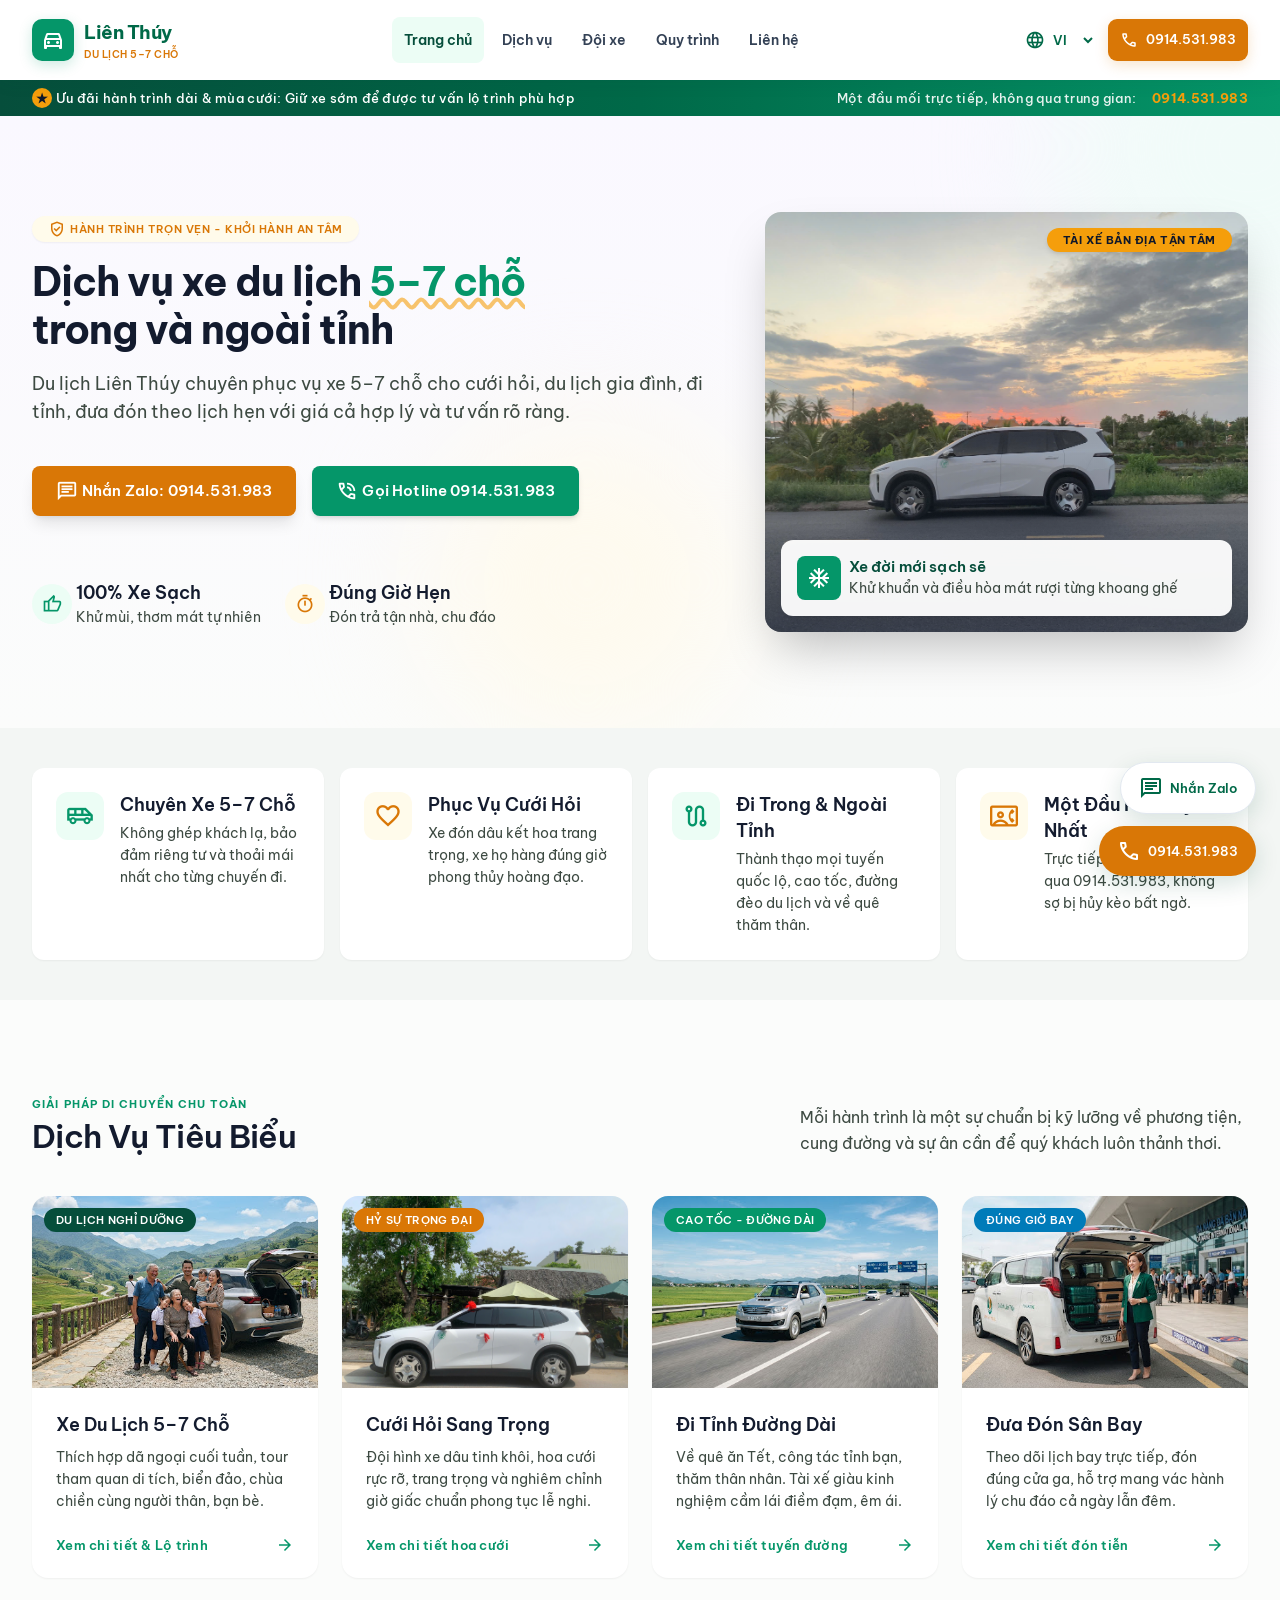
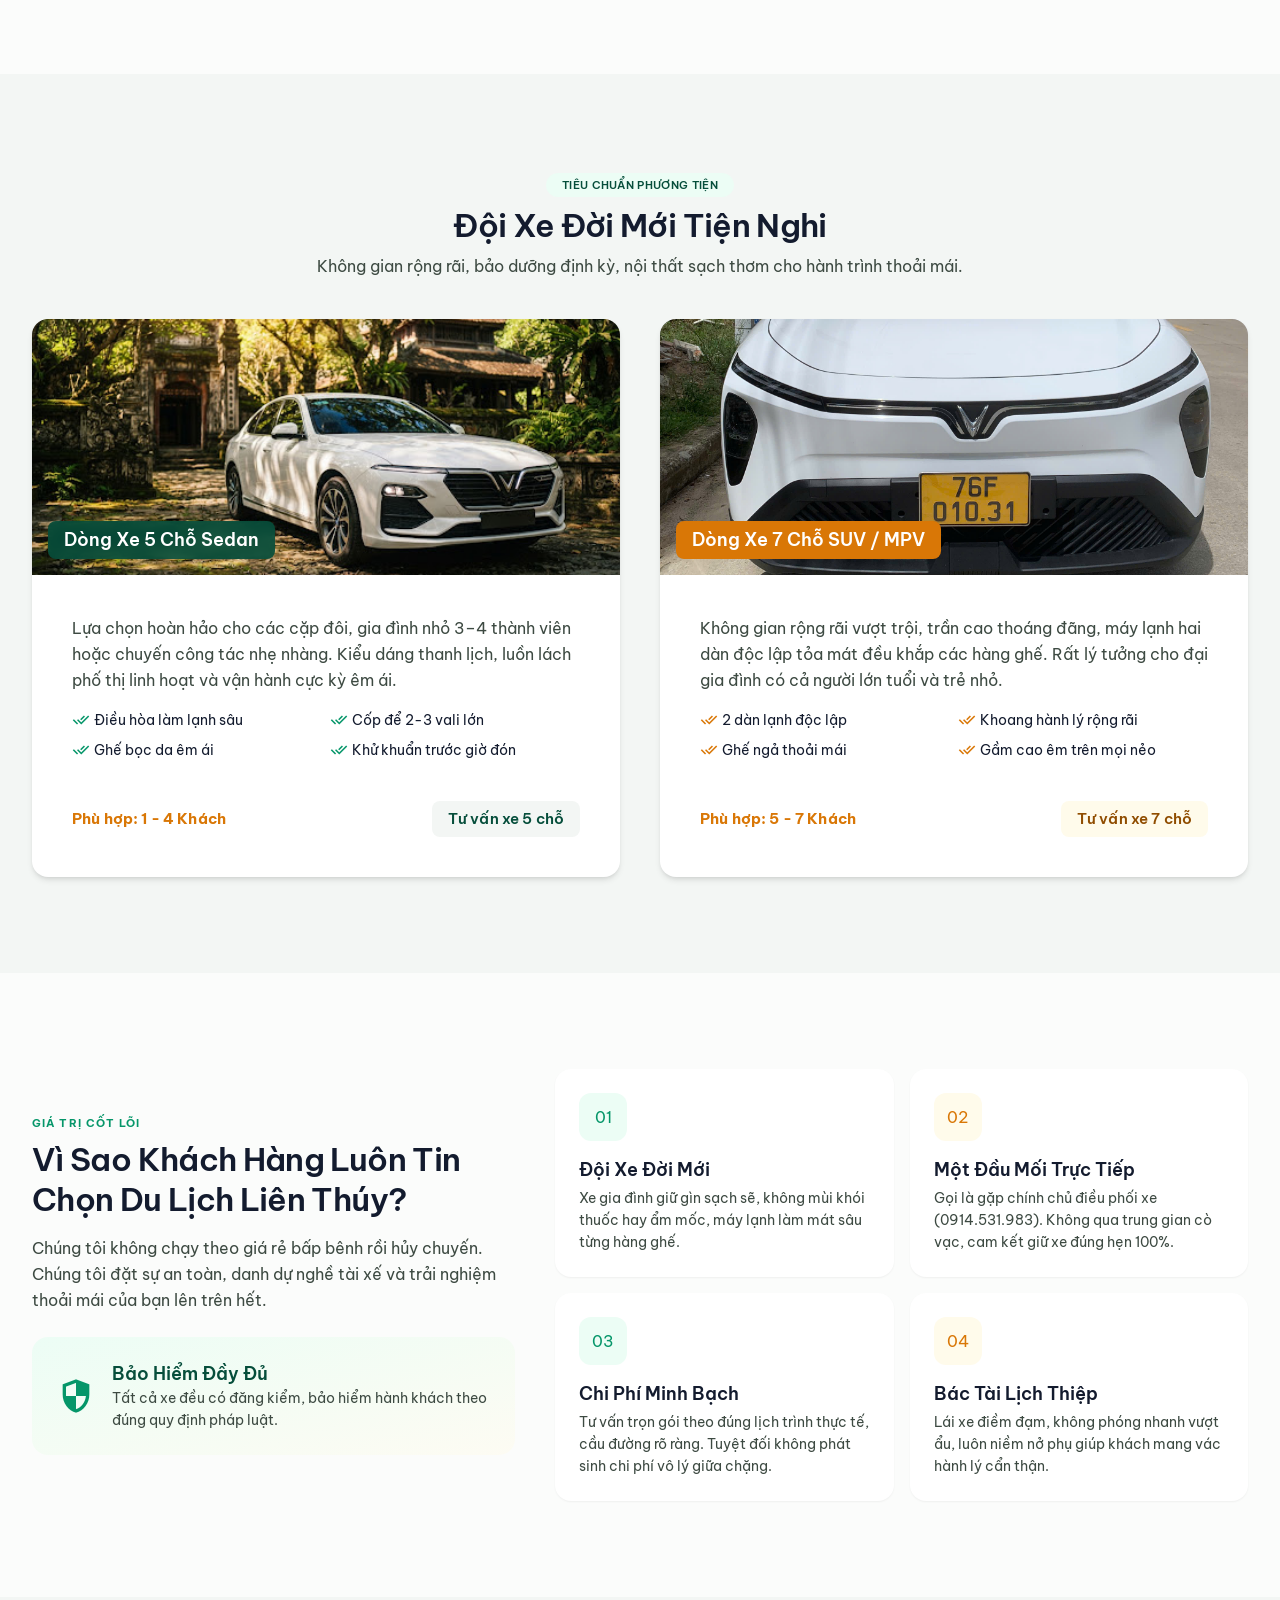
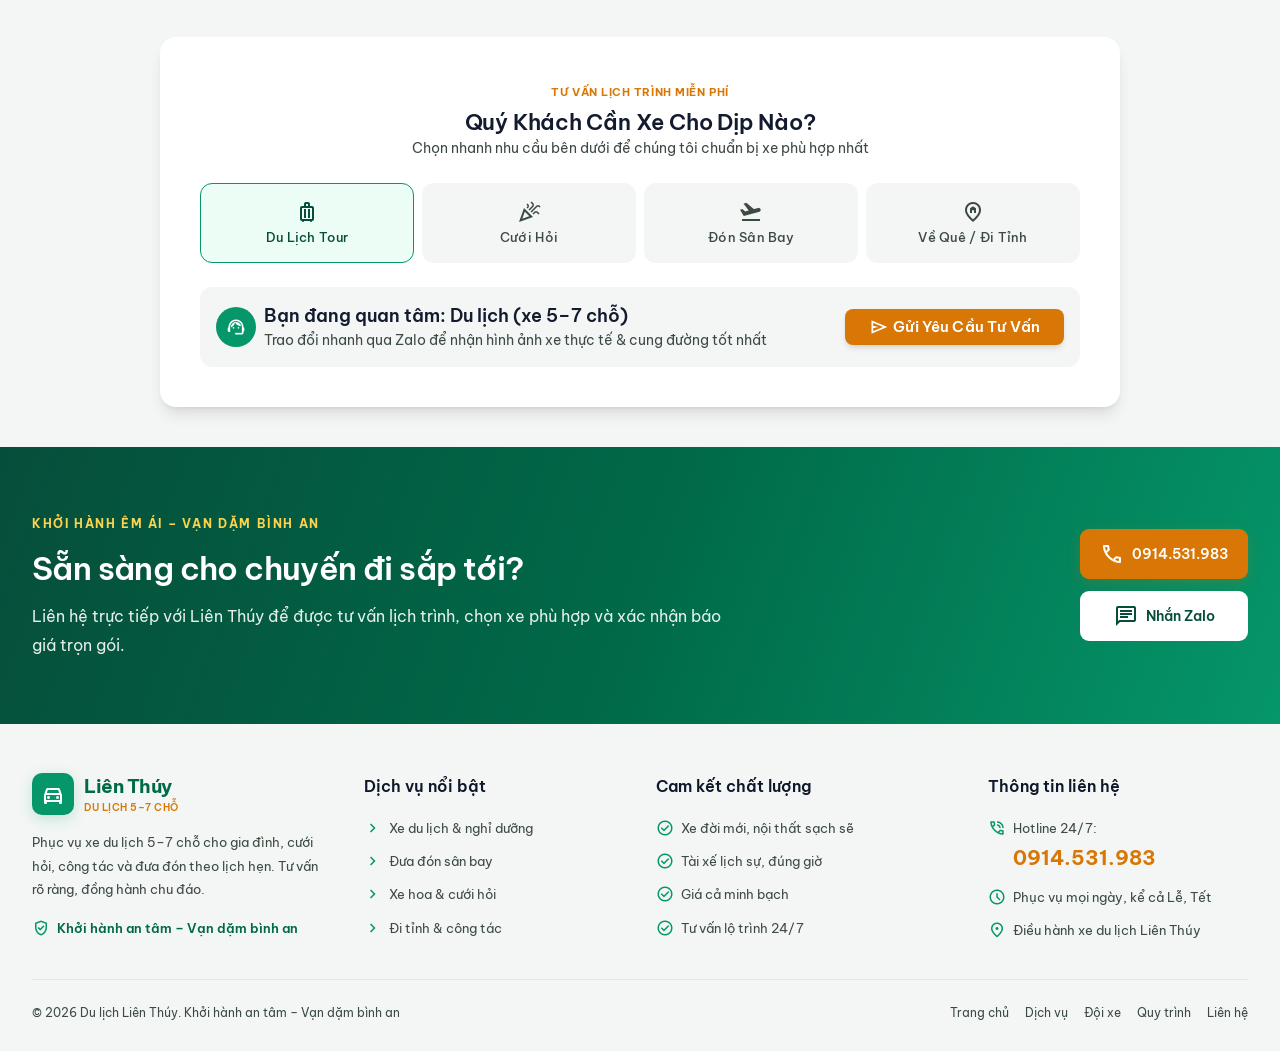
==== commit 5801ebf6: "Send contact enquiries through protected email form routing" ====
--- a/index.html
+++ b/index.html
@@ -409,7 +409,7 @@
 </div>
 <a class="w-full sm:w-auto inline-flex items-center justify-center gap-space-xs bg-amber-vibrant hover:bg-secondary text-on-secondary px-space-lg py-space-sm rounded-lg font-label-lg text-label-lg shadow-md transition-all whitespace-nowrap" href="lien-he.html#booking" id="dynamicZaloLink">
 <span aria-hidden="true" class="material-symbols-outlined text-[20px]">send</span>
-<span> <span data-i18n="home.085">Chuẩn Bị Yêu Cầu Tư Vấn</span> </span>
+<span> <span data-i18n="home.085">Gửi Yêu Cầu Tư Vấn</span> </span>
 </a>
 </div>
 </div>
--- a/assets/css/pages.css
+++ b/assets/css/pages.css
@@ -9,13 +9,12 @@
 body[data-page="home"] .hero-real-photo { object-position: 50% 60%; }
 body[data-page="home"] h1 > .text-emerald-vivid { white-space: nowrap; }
 .real-photo { object-position: center 65%; }
-.booking-result { margin-top: 24px; border: 1px solid #a7f3d0; padding: 24px; border-radius: 12px; background: var(--color-emerald-light); }
-.booking-result h3 { font-weight: 600; font-size: 20px; margin: 0 0 8px; }
-.booking-result p { line-height: 1.7; font-size: 14px; margin: 0 0 16px; }
-.booking-result textarea, .copy-fallback { display: block; width: 100%; padding: 16px; border: 1px solid var(--color-border-subtle); border-radius: 8px; background: white; color: var(--color-ink-primary); font-size: 14px; line-height: 1.7; resize: vertical; }
-.booking-result textarea { min-height: 220px; margin-bottom: 16px; }
-.booking-result .result-actions { display: flex; flex-wrap: wrap; gap: 10px; }
-#bookingStatus { margin-top: 12px; color: var(--color-primary); }
+.copy-fallback { display: block; width: 100%; padding: 16px; border: 1px solid var(--color-border-subtle); border-radius: 8px; background: white; color: var(--color-ink-primary); font-size: 14px; line-height: 1.7; resize: vertical; }
+.booking-status { margin-top: 20px; padding: 16px; border-radius: 8px; line-height: 1.7; font-size: 14px; }
+.booking-status[data-state="success"] { background: var(--color-emerald-light); color: var(--color-emerald-deep); }
+.booking-status[data-state="error"] { background: var(--color-error-container); color: var(--color-on-error-container); }
+.form-honeypot { display: none; }
+body[data-page="contact"] button:disabled { opacity: .65; cursor: wait; }
 .copy-fallback { min-height: 180px; margin-top: 16px; }
 body[data-page="contact"] label { line-height: 1.65; }
 body[data-page="contact"] main section > div:not(.absolute) { position: relative; z-index: 1; }
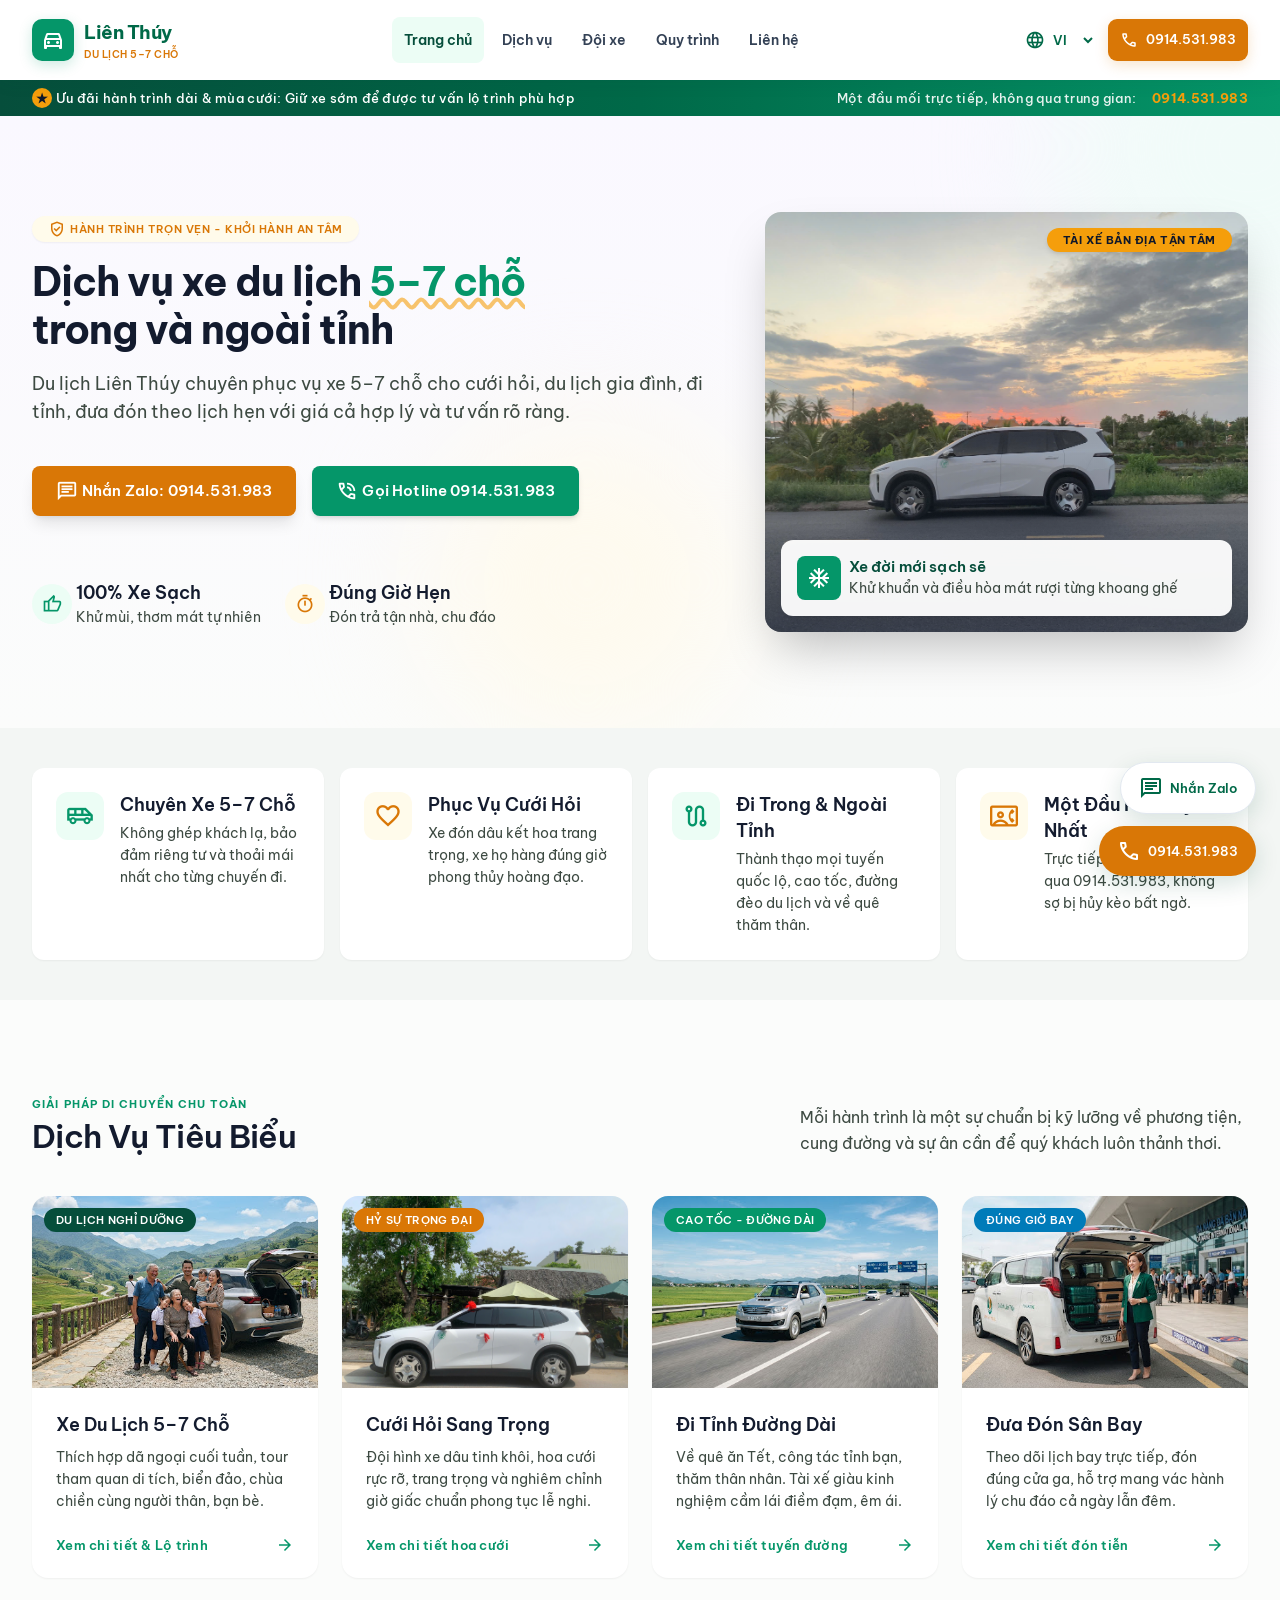
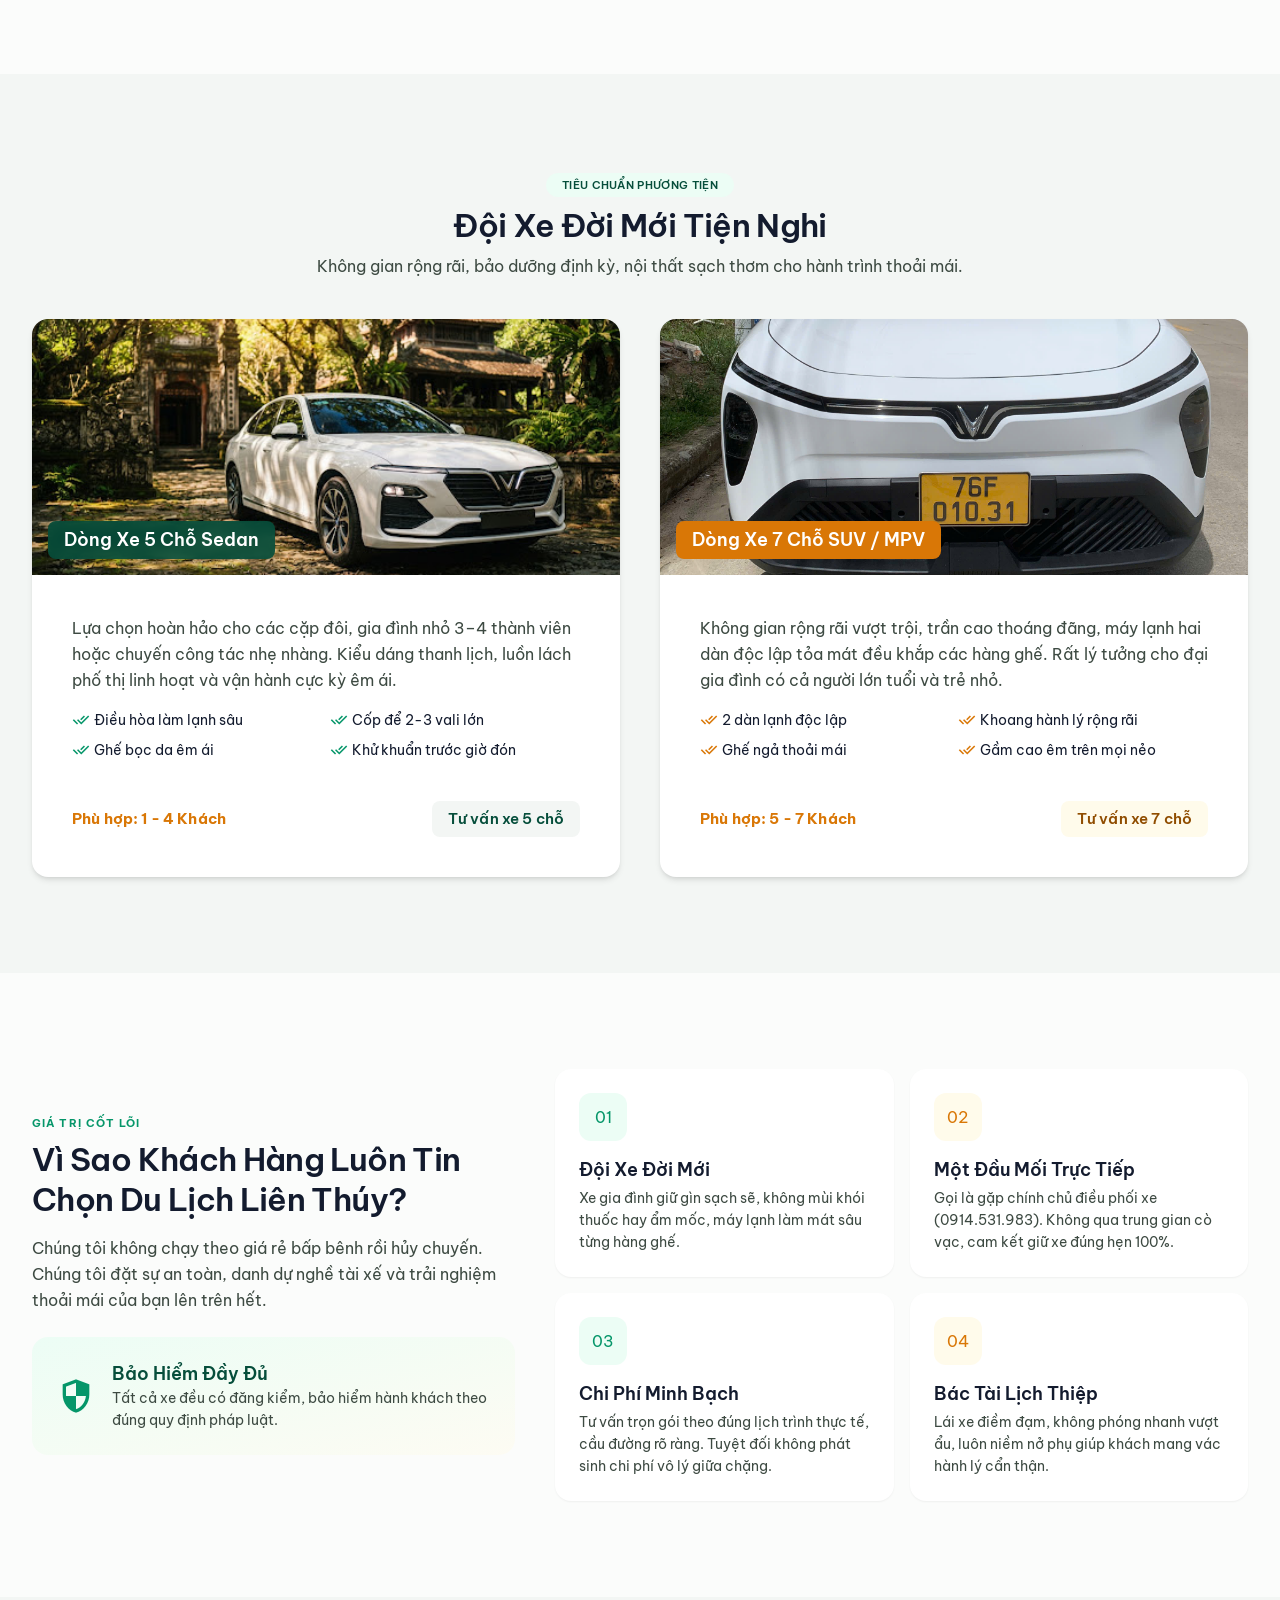
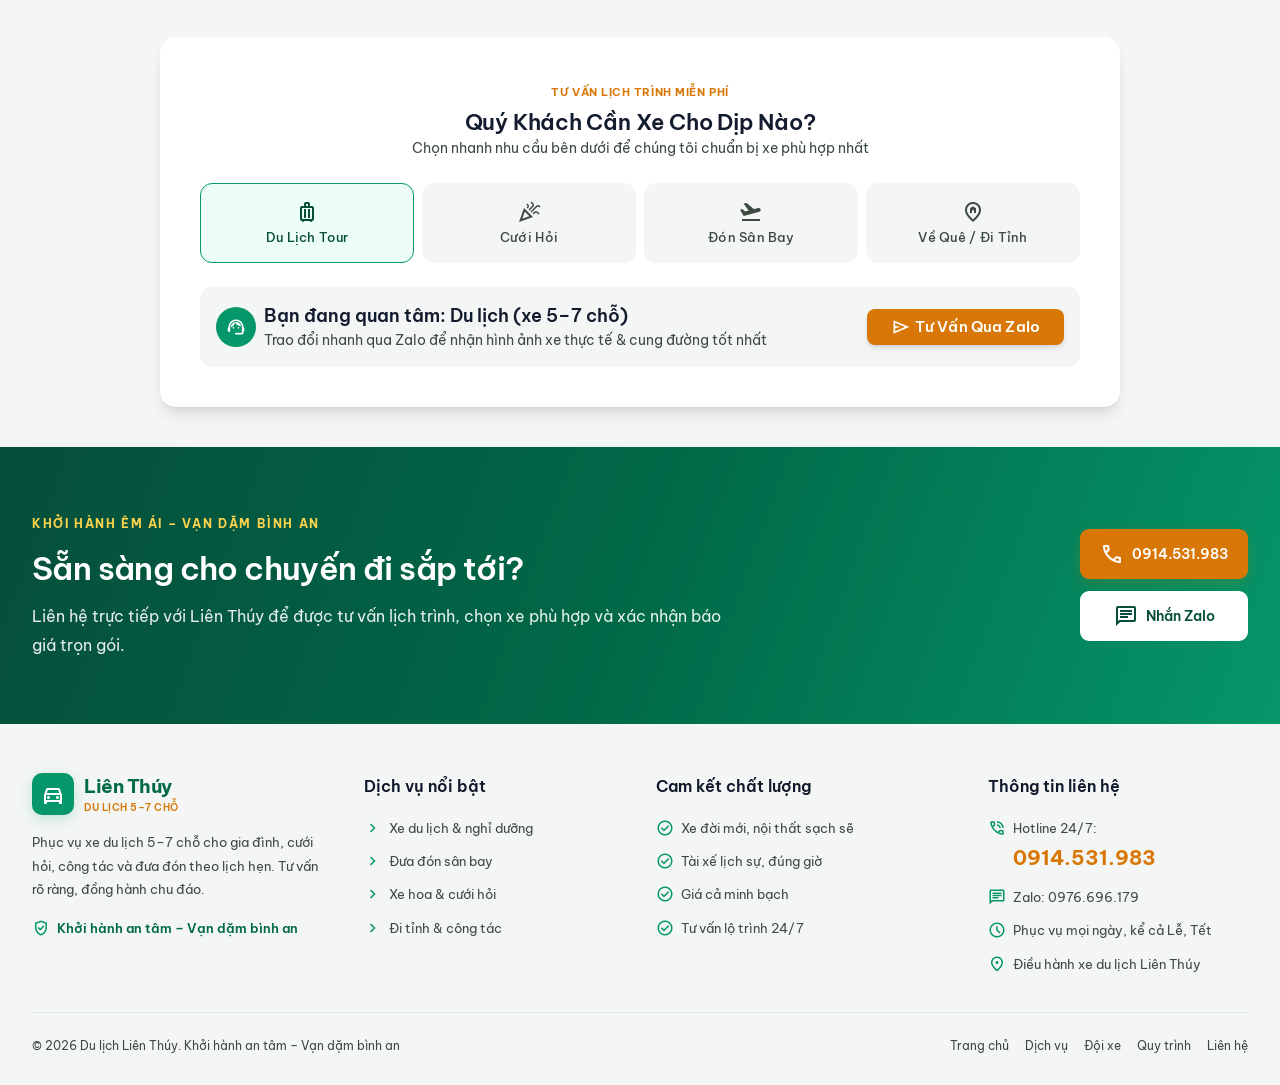
==== commit 5bc720d2: "Replace email enquiries with personal Zalo contact flow" ====
--- a/index.html
+++ b/index.html
@@ -56,7 +56,7 @@
 <p class="font-body-lg text-body-lg text-on-surface-variant mb-space-xl max-w-2xl"> <span data-i18n="home.007">Du lịch Liên Thúy chuyên phục vụ xe 5–7 chỗ cho cưới hỏi, du lịch gia đình, đi tỉnh, đưa đón theo lịch hẹn với giá cả hợp lý và tư vấn rõ ràng.</span> </p>
 
 <div class="flex flex-col sm:flex-row items-stretch sm:items-center gap-space-md w-full sm:w-auto">
-<a class="inline-flex items-center justify-center gap-space-xs bg-amber-vibrant hover:bg-secondary text-on-secondary px-space-lg py-3.5 rounded-lg font-label-lg text-label-lg shadow-lg hover:shadow-xl transition-all transform hover:-translate-y-0.5" data-zalo href="https://zalo.me/0914531983" rel="noopener noreferrer" target="_blank">
+<a class="inline-flex items-center justify-center gap-space-xs bg-amber-vibrant hover:bg-secondary text-on-secondary px-space-lg py-3.5 rounded-lg font-label-lg text-label-lg shadow-lg hover:shadow-xl transition-all transform hover:-translate-y-0.5" data-zalo href="https://zalo.me/0976696179" rel="noopener noreferrer" target="_blank">
 <span aria-hidden="true" class="material-symbols-outlined text-[22px]">chat</span>
 <span> <span data-i18n="home.008">Nhắn Zalo: 0914.531.983</span> </span>
 </a>
@@ -178,7 +178,7 @@
 <h3 class="font-headline-sm text-headline-sm text-on-surface mb-2"> <span data-i18n="home.029">Xe Du Lịch 5–7 Chỗ</span> </h3>
 <p class="font-body-sm text-body-sm text-on-surface-variant mb-space-md"> <span data-i18n="home.030">Thích hợp dã ngoại cuối tuần, tour tham quan di tích, biển đảo, chùa chiền cùng người thân, bạn bè.</span> </p>
 </div>
-<a class="inline-flex items-center justify-between font-label-md text-label-md text-emerald-vivid group-hover:text-emerald-deep font-semibold pt-space-sm" data-zalo href="https://zalo.me/0914531983">
+<a class="inline-flex items-center justify-between font-label-md text-label-md text-emerald-vivid group-hover:text-emerald-deep font-semibold pt-space-sm" data-zalo href="https://zalo.me/0976696179">
 <span> <span data-i18n="home.031">Xem chi tiết &amp; Lộ trình</span> </span>
 <span aria-hidden="true" class="material-symbols-outlined text-[18px] transform group-hover:translate-x-1 transition-transform">arrow_forward</span>
 </a>
@@ -195,7 +195,7 @@
 <h3 class="font-headline-sm text-headline-sm text-on-surface mb-2"> <span data-i18n="home.033">Cưới Hỏi Sang Trọng</span> </h3>
 <p class="font-body-sm text-body-sm text-on-surface-variant mb-space-md"> <span data-i18n="home.034">Đội hình xe dâu tinh khôi, hoa cưới rực rỡ, trang trọng và nghiêm chỉnh giờ giấc chuẩn phong tục lễ nghi.</span> </p>
 </div>
-<a class="inline-flex items-center justify-between font-label-md text-label-md text-emerald-vivid group-hover:text-emerald-deep font-semibold pt-space-sm" data-zalo href="https://zalo.me/0914531983">
+<a class="inline-flex items-center justify-between font-label-md text-label-md text-emerald-vivid group-hover:text-emerald-deep font-semibold pt-space-sm" data-zalo href="https://zalo.me/0976696179">
 <span> <span data-i18n="home.035">Xem chi tiết hoa cưới</span> </span>
 <span aria-hidden="true" class="material-symbols-outlined text-[18px] transform group-hover:translate-x-1 transition-transform">arrow_forward</span>
 </a>
@@ -212,7 +212,7 @@
 <h3 class="font-headline-sm text-headline-sm text-on-surface mb-2"> <span data-i18n="home.037">Đi Tỉnh Đường Dài</span> </h3>
 <p class="font-body-sm text-body-sm text-on-surface-variant mb-space-md"> <span data-i18n="home.038">Về quê ăn Tết, công tác tỉnh bạn, thăm thân nhân. Tài xế giàu kinh nghiệm cầm lái điềm đạm, êm ái.</span> </p>
 </div>
-<a class="inline-flex items-center justify-between font-label-md text-label-md text-emerald-vivid group-hover:text-emerald-deep font-semibold pt-space-sm" data-zalo href="https://zalo.me/0914531983">
+<a class="inline-flex items-center justify-between font-label-md text-label-md text-emerald-vivid group-hover:text-emerald-deep font-semibold pt-space-sm" data-zalo href="https://zalo.me/0976696179">
 <span> <span data-i18n="home.039">Xem chi tiết tuyến đường</span> </span>
 <span aria-hidden="true" class="material-symbols-outlined text-[18px] transform group-hover:translate-x-1 transition-transform">arrow_forward</span>
 </a>
@@ -229,7 +229,7 @@
 <h3 class="font-headline-sm text-headline-sm text-on-surface mb-2"> <span data-i18n="home.041">Đưa Đón Sân Bay</span> </h3>
 <p class="font-body-sm text-body-sm text-on-surface-variant mb-space-md"> <span data-i18n="home.042">Theo dõi lịch bay trực tiếp, đón đúng cửa ga, hỗ trợ mang vác hành lý chu đáo cả ngày lẫn đêm.</span> </p>
 </div>
-<a class="inline-flex items-center justify-between font-label-md text-label-md text-emerald-vivid group-hover:text-emerald-deep font-semibold pt-space-sm" data-zalo href="https://zalo.me/0914531983">
+<a class="inline-flex items-center justify-between font-label-md text-label-md text-emerald-vivid group-hover:text-emerald-deep font-semibold pt-space-sm" data-zalo href="https://zalo.me/0976696179">
 <span> <span data-i18n="home.043">Xem chi tiết đón tiễn</span> </span>
 <span aria-hidden="true" class="material-symbols-outlined text-[18px] transform group-hover:translate-x-1 transition-transform">arrow_forward</span>
 </a>
@@ -409,7 +409,7 @@
 </div>
 <a class="w-full sm:w-auto inline-flex items-center justify-center gap-space-xs bg-amber-vibrant hover:bg-secondary text-on-secondary px-space-lg py-space-sm rounded-lg font-label-lg text-label-lg shadow-md transition-all whitespace-nowrap" href="lien-he.html#booking" id="dynamicZaloLink">
 <span aria-hidden="true" class="material-symbols-outlined text-[20px]">send</span>
-<span> <span data-i18n="home.085">Gửi Yêu Cầu Tư Vấn</span> </span>
+<span> <span data-i18n="home.085">Tư Vấn Qua Zalo</span> </span>
 </a>
 </div>
 </div>
--- a/assets/css/pages.css
+++ b/assets/css/pages.css
@@ -13,12 +13,21 @@
 .booking-status { margin-top: 20px; padding: 16px; border-radius: 8px; line-height: 1.7; font-size: 14px; }
 .booking-status[data-state="success"] { background: var(--color-emerald-light); color: var(--color-emerald-deep); }
 .booking-status[data-state="error"] { background: var(--color-error-container); color: var(--color-on-error-container); }
-.form-honeypot { display: none; }
+.booking-status[data-state="info"] { background: var(--color-emerald-light); color: var(--color-emerald-deep); }
+.booking-result { margin-top: 24px; padding: 20px; border: 1px solid var(--color-border-subtle); border-radius: 12px; background: var(--color-emerald-light); }
+.booking-result h3 { margin: 0 0 8px; font-size: 18px; font-weight: 600; }
+.booking-result p { margin-bottom: 16px; line-height: 1.7; font-size: 14px; }
+.booking-result textarea { display: block; width: 100%; min-height: 260px; padding: 12px; border: 1px solid var(--color-border-subtle); border-radius: 8px; background: white; color: var(--color-ink-primary); font: inherit; font-size: 14px; line-height: 1.7; resize: vertical; }
+.booking-actions { display: flex; flex-wrap: wrap; gap: 10px; margin-top: 16px; }
+.booking-actions .button { min-width: 0; flex: 1 1 160px; }
 body[data-page="contact"] button:disabled { opacity: .65; cursor: wait; }
 .copy-fallback { min-height: 180px; margin-top: 16px; }
 body[data-page="contact"] label { line-height: 1.65; }
 body[data-page="contact"] main section > div:not(.absolute) { position: relative; z-index: 1; }
 body[data-page="contact"] input { min-width: 0; }
+.time-picker { display: grid; grid-template-columns: minmax(0, 1fr) auto minmax(0, 1fr) minmax(0, 1.35fr); align-items: center; gap: 4px; }
+.time-picker select { min-width: 0; width: 100%; height: 48px; border: 0; border-radius: 8px; padding: 0 6px; background: var(--color-surface); color: var(--color-ink-primary); font: inherit; font-size: 14px; }
+.time-picker select:focus-visible { outline: 2px solid var(--color-border-focus); outline-offset: 1px; }
 html[lang="zh-Hans"] body { font-family: var(--font-chinese); }
 html[lang="en"] .brand-copy small { letter-spacing: 0; }
 @media (max-width: 767px) {
